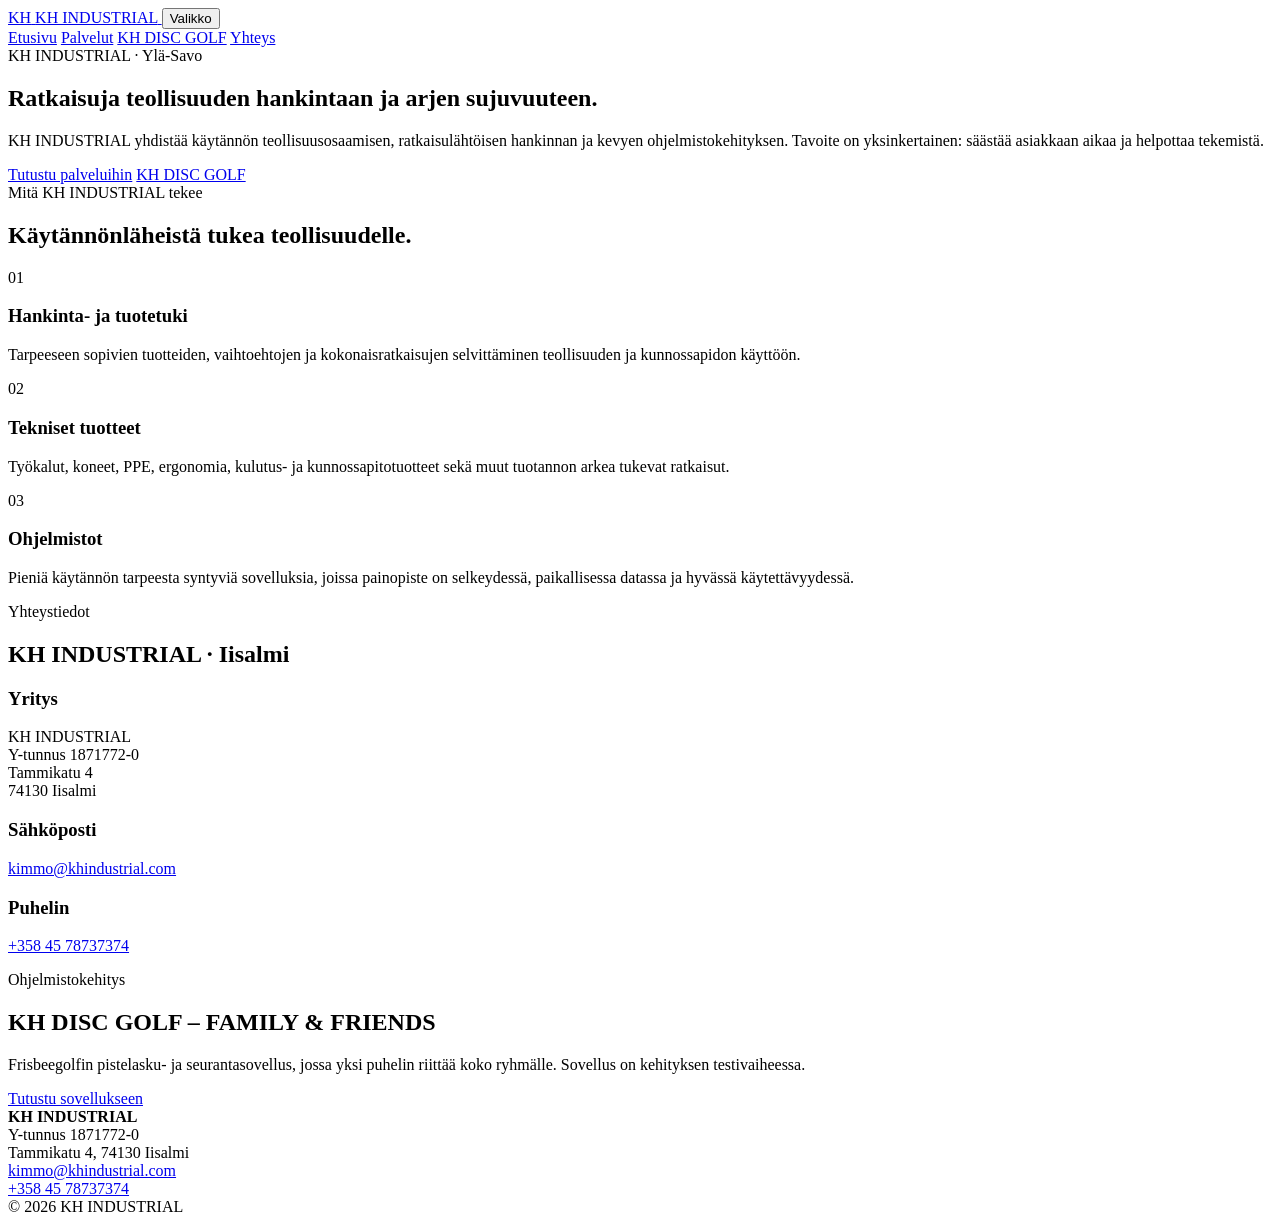
==== index.html @ 1ef3bc3d "Initial KH INDUSTRIAL website" ====
<!doctype html>
<html lang="fi">
<head>
  <meta charset="utf-8">
  <meta name="viewport" content="width=device-width,initial-scale=1">
  <title>KH INDUSTRIAL</title>
  <meta name="description" content="KH INDUSTRIAL – teollisuuden hankinta- ja tuotetuki sekä käytännönläheinen ohjelmistokehitys.">
  <meta name="theme-color" content="#07111f">
  <link rel="canonical" href="https://khindustrial.com/">
  <link rel="stylesheet" href="/assets/styles.css">
</head>
<body>

<header class="site-header">
  <div class="wrap nav">
    <a class="brand" href="/">
      <span class="brand-mark">KH</span>
      <span>KH INDUSTRIAL</span>
    </a>
    <button class="menu-button" aria-expanded="false" aria-label="Avaa valikko">Valikko</button>
    <nav class="nav-links" aria-label="Päävalikko">
      <a href="/">Etusivu</a>
      <a href="/palvelut/">Palvelut</a>
      <a href="/kh-disc-golf/">KH DISC GOLF</a>
      <a href="mailto:kimmo@khindustrial.com">Yhteys</a>
    </nav>
  </div>
</header>


<main>
  <section class="hero">
    <div class="wrap">
      <div class="eyebrow">KH INDUSTRIAL · Ylä-Savo</div>
      <h1>Ratkaisuja teollisuuden hankintaan ja arjen sujuvuuteen.</h1>
      <p class="lead">KH INDUSTRIAL yhdistää käytännön teollisuusosaamisen, ratkaisulähtöisen hankinnan ja kevyen ohjelmistokehityksen. Tavoite on yksinkertainen: säästää asiakkaan aikaa ja helpottaa tekemistä.</p>
      <div class="actions">
        <a class="btn btn-primary" href="/palvelut/">Tutustu palveluihin</a>
        <a class="btn btn-secondary" href="/kh-disc-golf/">KH DISC GOLF</a>
      </div>
    </div>
  </section>

  <section class="section">
    <div class="wrap">
      <div class="eyebrow">Mitä KH INDUSTRIAL tekee</div>
      <h2>Käytännönläheistä tukea teollisuudelle.</h2>
      <div class="grid">
        <article class="card">
          <div class="kicker">01</div>
          <h3>Hankinta- ja tuotetuki</h3>
          <p>Tarpeeseen sopivien tuotteiden, vaihtoehtojen ja kokonaisratkaisujen selvittäminen teollisuuden ja kunnossapidon käyttöön.</p>
        </article>
        <article class="card">
          <div class="kicker">02</div>
          <h3>Tekniset tuotteet</h3>
          <p>Työkalut, koneet, PPE, ergonomia, kulutus- ja kunnossapitotuotteet sekä muut tuotannon arkea tukevat ratkaisut.</p>
        </article>
        <article class="card">
          <div class="kicker">03</div>
          <h3>Ohjelmistot</h3>
          <p>Pieniä käytännön tarpeesta syntyviä sovelluksia, joissa painopiste on selkeydessä, paikallisessa datassa ja hyvässä käytettävyydessä.</p>
        </article>
      </div>
    </div>
  </section>

  <section class="section">
    <div class="wrap">
      <div class="eyebrow">Yhteystiedot</div>
      <h2>KH INDUSTRIAL · Iisalmi</h2>
      <div class="grid">
        <article class="card">
          <h3>Yritys</h3>
          <p>KH INDUSTRIAL<br>Y-tunnus 1871772-0<br>Tammikatu 4<br>74130 Iisalmi</p>
        </article>
        <article class="card">
          <h3>Sähköposti</h3>
          <p><a href="mailto:kimmo@khindustrial.com">kimmo@khindustrial.com</a></p>
        </article>
        <article class="card">
          <h3>Puhelin</h3>
          <p><a href="tel:+3584578737374">+358 45 78737374</a></p>
        </article>
      </div>
    </div>
  </section>

  <section class="section">
    <div class="wrap">
      <div class="eyebrow">Ohjelmistokehitys</div>
      <h2>KH DISC GOLF – FAMILY & FRIENDS</h2>
      <p class="lead">Frisbeegolfin pistelasku- ja seurantasovellus, jossa yksi puhelin riittää koko ryhmälle. Sovellus on kehityksen testivaiheessa.</p>
      <a class="btn btn-primary" href="/kh-disc-golf/">Tutustu sovellukseen</a>
    </div>
  </section>
</main>


<footer class="site-footer">
  <div class="wrap footer-grid">
    <div>
      <strong>KH INDUSTRIAL</strong><br>
      <span>Y-tunnus 1871772-0</span><br>
      <span>Tammikatu 4, 74130 Iisalmi</span>
    </div>
    <div>
      <a href="mailto:kimmo@khindustrial.com">kimmo@khindustrial.com</a><br>
      <a href="tel:+3584578737374">+358 45 78737374</a>
    </div>
    <div class="small">© <span data-year>2026</span> KH INDUSTRIAL</div>
  </div>
</footer>
<script src="/assets/app.js"></script>

</body>
</html>
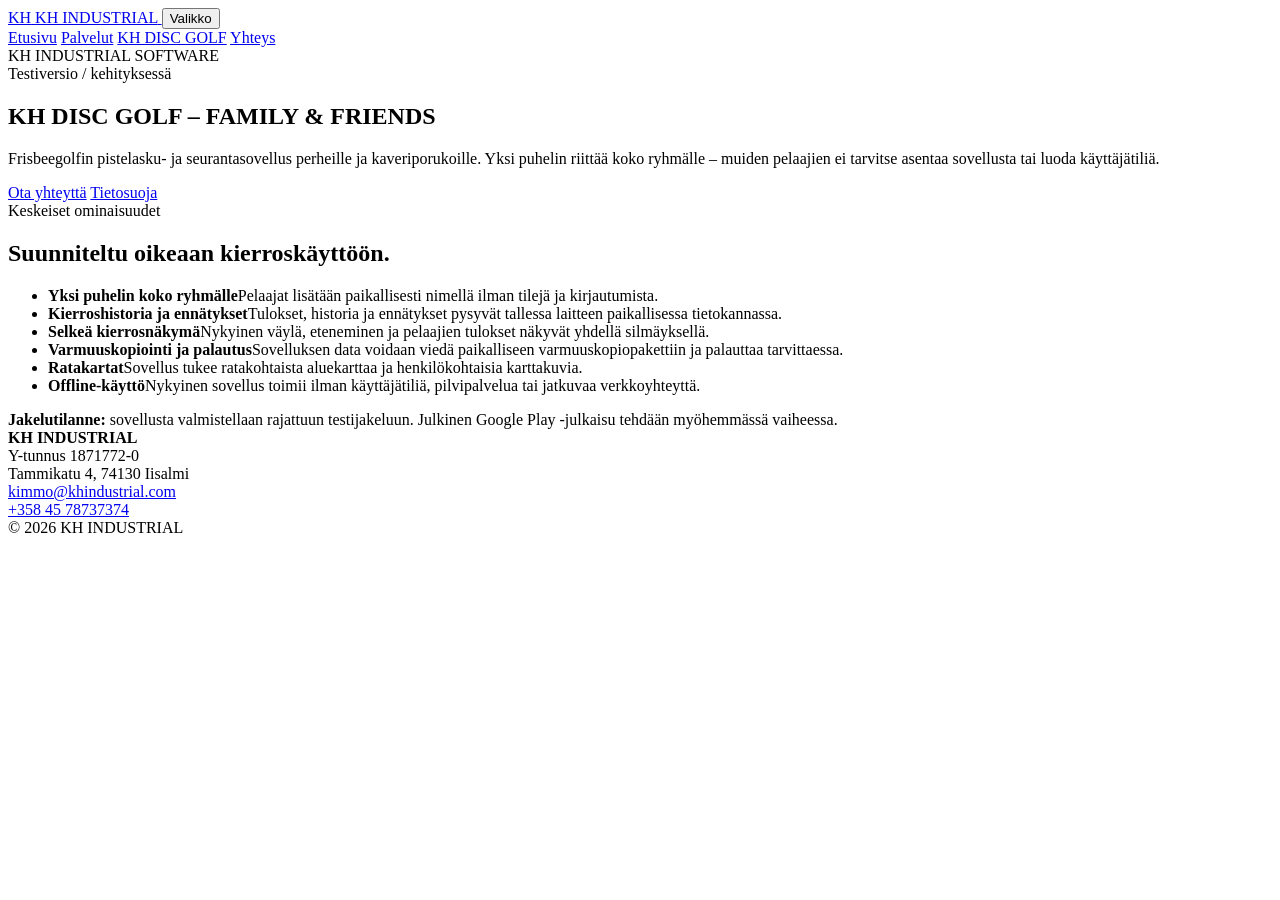
==== commit 209ded7f: "Add website pages and assets" ====
--- a/index.html
+++ b/index.html
@@ -3,10 +3,10 @@
 <head>
   <meta charset="utf-8">
   <meta name="viewport" content="width=device-width,initial-scale=1">
-  <title>KH INDUSTRIAL</title>
-  <meta name="description" content="KH INDUSTRIAL – teollisuuden hankinta- ja tuotetuki sekä käytännönläheinen ohjelmistokehitys.">
+  <title>KH DISC GOLF – FAMILY & FRIENDS | KH INDUSTRIAL</title>
+  <meta name="description" content="KH DISC GOLF – FAMILY & FRIENDS on paikallisesti toimiva frisbeegolfin pistelasku- ja seurantasovellus.">
   <meta name="theme-color" content="#07111f">
-  <link rel="canonical" href="https://khindustrial.com/">
+  <link rel="canonical" href="https://khindustrial.com/kh-disc-golf/">
   <link rel="stylesheet" href="/assets/styles.css">
 </head>
 <body>
@@ -31,67 +31,32 @@
 <main>
   <section class="hero">
     <div class="wrap">
-      <div class="eyebrow">KH INDUSTRIAL · Ylä-Savo</div>
-      <h1>Ratkaisuja teollisuuden hankintaan ja arjen sujuvuuteen.</h1>
-      <p class="lead">KH INDUSTRIAL yhdistää käytännön teollisuusosaamisen, ratkaisulähtöisen hankinnan ja kevyen ohjelmistokehityksen. Tavoite on yksinkertainen: säästää asiakkaan aikaa ja helpottaa tekemistä.</p>
+      <div class="eyebrow">KH INDUSTRIAL SOFTWARE</div>
+      <span class="status">Testiversio / kehityksessä</span>
+      <h1 style="margin-top:20px">KH DISC GOLF – FAMILY & FRIENDS</h1>
+      <p class="lead">Frisbeegolfin pistelasku- ja seurantasovellus perheille ja kaveriporukoille. Yksi puhelin riittää koko ryhmälle – muiden pelaajien ei tarvitse asentaa sovellusta tai luoda käyttäjätiliä.</p>
       <div class="actions">
-        <a class="btn btn-primary" href="/palvelut/">Tutustu palveluihin</a>
-        <a class="btn btn-secondary" href="/kh-disc-golf/">KH DISC GOLF</a>
+        <a class="btn btn-primary" href="mailto:kimmo@khindustrial.com?subject=KH%20DISC%20GOLF">Ota yhteyttä</a>
+        <a class="btn btn-secondary" href="/kh-disc-golf/privacy/">Tietosuoja</a>
       </div>
     </div>
   </section>
 
   <section class="section">
     <div class="wrap">
-      <div class="eyebrow">Mitä KH INDUSTRIAL tekee</div>
-      <h2>Käytännönläheistä tukea teollisuudelle.</h2>
-      <div class="grid">
-        <article class="card">
-          <div class="kicker">01</div>
-          <h3>Hankinta- ja tuotetuki</h3>
-          <p>Tarpeeseen sopivien tuotteiden, vaihtoehtojen ja kokonaisratkaisujen selvittäminen teollisuuden ja kunnossapidon käyttöön.</p>
-        </article>
-        <article class="card">
-          <div class="kicker">02</div>
-          <h3>Tekniset tuotteet</h3>
-          <p>Työkalut, koneet, PPE, ergonomia, kulutus- ja kunnossapitotuotteet sekä muut tuotannon arkea tukevat ratkaisut.</p>
-        </article>
-        <article class="card">
-          <div class="kicker">03</div>
-          <h3>Ohjelmistot</h3>
-          <p>Pieniä käytännön tarpeesta syntyviä sovelluksia, joissa painopiste on selkeydessä, paikallisessa datassa ja hyvässä käytettävyydessä.</p>
-        </article>
+      <div class="eyebrow">Keskeiset ominaisuudet</div>
+      <h2>Suunniteltu oikeaan kierroskäyttöön.</h2>
+      <ul class="feature-list">
+        <li><strong>Yksi puhelin koko ryhmälle</strong><span>Pelaajat lisätään paikallisesti nimellä ilman tilejä ja kirjautumista.</span></li>
+        <li><strong>Kierroshistoria ja ennätykset</strong><span>Tulokset, historia ja ennätykset pysyvät tallessa laitteen paikallisessa tietokannassa.</span></li>
+        <li><strong>Selkeä kierrosnäkymä</strong><span>Nykyinen väylä, eteneminen ja pelaajien tulokset näkyvät yhdellä silmäyksellä.</span></li>
+        <li><strong>Varmuuskopiointi ja palautus</strong><span>Sovelluksen data voidaan viedä paikalliseen varmuuskopiopakettiin ja palauttaa tarvittaessa.</span></li>
+        <li><strong>Ratakartat</strong><span>Sovellus tukee ratakohtaista aluekarttaa ja henkilökohtaisia karttakuvia.</span></li>
+        <li><strong>Offline-käyttö</strong><span>Nykyinen sovellus toimii ilman käyttäjätiliä, pilvipalvelua tai jatkuvaa verkkoyhteyttä.</span></li>
+      </ul>
+      <div class="band">
+        <strong>Jakelutilanne:</strong> sovellusta valmistellaan rajattuun testijakeluun. Julkinen Google Play -julkaisu tehdään myöhemmässä vaiheessa.
       </div>
-    </div>
-  </section>
-
-  <section class="section">
-    <div class="wrap">
-      <div class="eyebrow">Yhteystiedot</div>
-      <h2>KH INDUSTRIAL · Iisalmi</h2>
-      <div class="grid">
-        <article class="card">
-          <h3>Yritys</h3>
-          <p>KH INDUSTRIAL<br>Y-tunnus 1871772-0<br>Tammikatu 4<br>74130 Iisalmi</p>
-        </article>
-        <article class="card">
-          <h3>Sähköposti</h3>
-          <p><a href="mailto:kimmo@khindustrial.com">kimmo@khindustrial.com</a></p>
-        </article>
-        <article class="card">
-          <h3>Puhelin</h3>
-          <p><a href="tel:+3584578737374">+358 45 78737374</a></p>
-        </article>
-      </div>
-    </div>
-  </section>
-
-  <section class="section">
-    <div class="wrap">
-      <div class="eyebrow">Ohjelmistokehitys</div>
-      <h2>KH DISC GOLF – FAMILY & FRIENDS</h2>
-      <p class="lead">Frisbeegolfin pistelasku- ja seurantasovellus, jossa yksi puhelin riittää koko ryhmälle. Sovellus on kehityksen testivaiheessa.</p>
-      <a class="btn btn-primary" href="/kh-disc-golf/">Tutustu sovellukseen</a>
     </div>
   </section>
 </main>
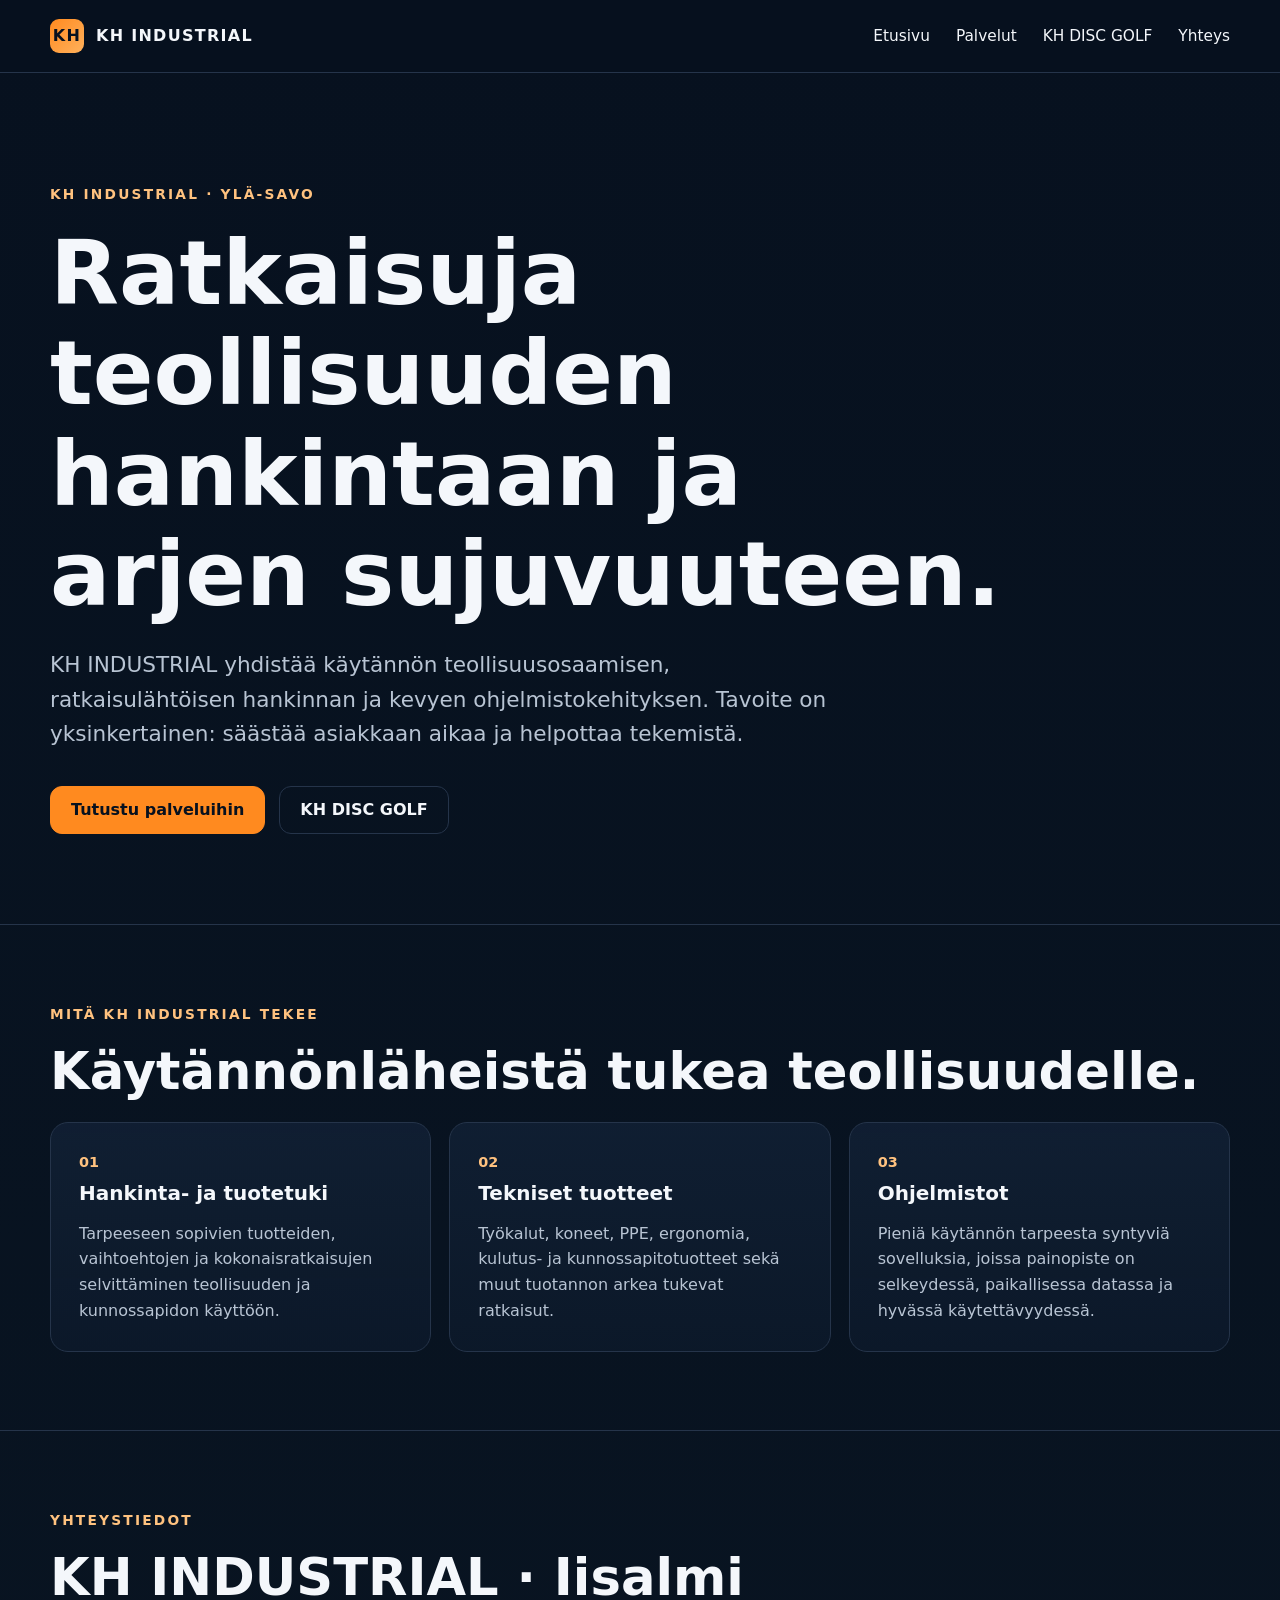
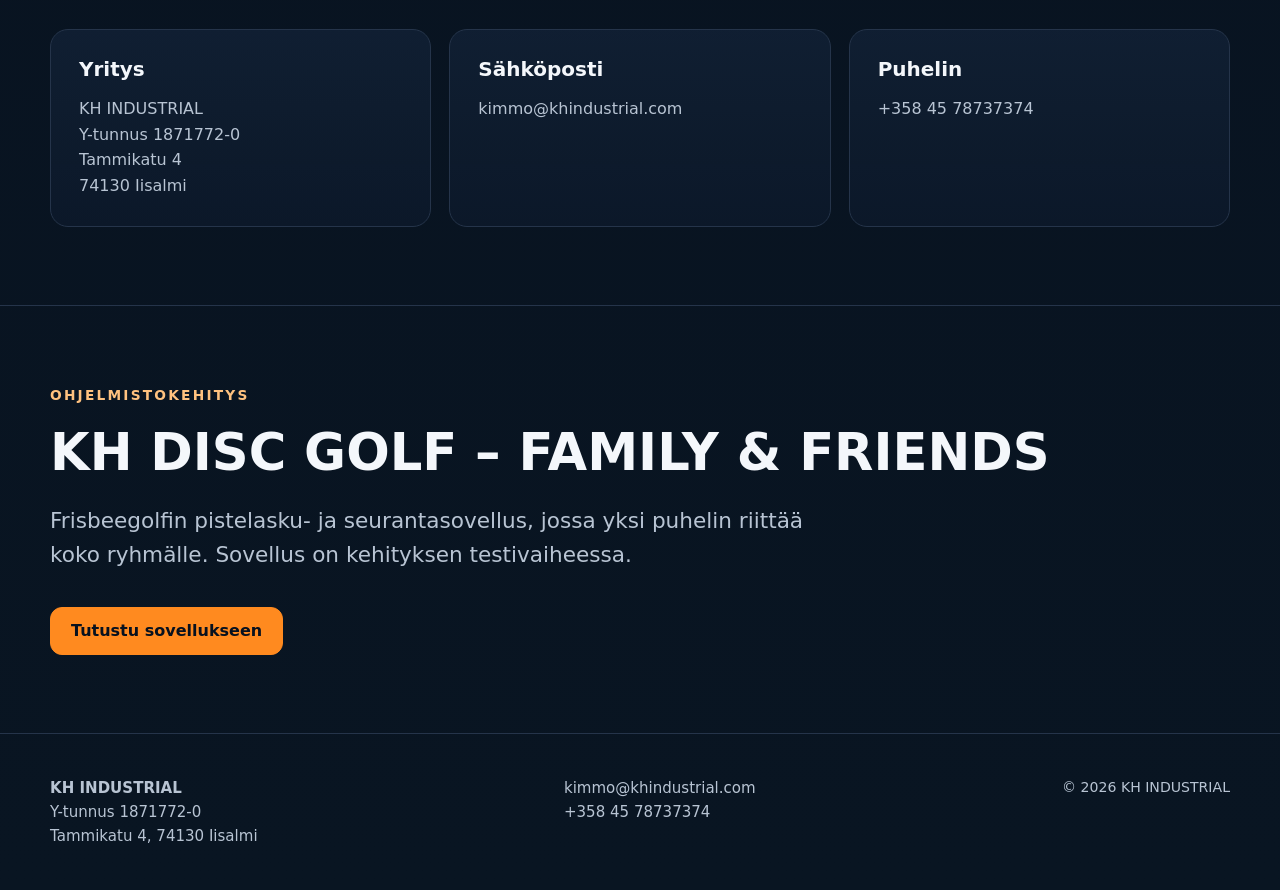
==== commit 8993ceed: "Fix website folder structure and deploy site" ====
--- a/index.html
+++ b/index.html
@@ -3,10 +3,10 @@
 <head>
   <meta charset="utf-8">
   <meta name="viewport" content="width=device-width,initial-scale=1">
-  <title>KH DISC GOLF – FAMILY & FRIENDS | KH INDUSTRIAL</title>
-  <meta name="description" content="KH DISC GOLF – FAMILY & FRIENDS on paikallisesti toimiva frisbeegolfin pistelasku- ja seurantasovellus.">
+  <title>KH INDUSTRIAL</title>
+  <meta name="description" content="KH INDUSTRIAL – teollisuuden hankinta- ja tuotetuki sekä käytännönläheinen ohjelmistokehitys.">
   <meta name="theme-color" content="#07111f">
-  <link rel="canonical" href="https://khindustrial.com/kh-disc-golf/">
+  <link rel="canonical" href="https://khindustrial.com/">
   <link rel="stylesheet" href="/assets/styles.css">
 </head>
 <body>
@@ -31,32 +31,67 @@
 <main>
   <section class="hero">
     <div class="wrap">
-      <div class="eyebrow">KH INDUSTRIAL SOFTWARE</div>
-      <span class="status">Testiversio / kehityksessä</span>
-      <h1 style="margin-top:20px">KH DISC GOLF – FAMILY & FRIENDS</h1>
-      <p class="lead">Frisbeegolfin pistelasku- ja seurantasovellus perheille ja kaveriporukoille. Yksi puhelin riittää koko ryhmälle – muiden pelaajien ei tarvitse asentaa sovellusta tai luoda käyttäjätiliä.</p>
+      <div class="eyebrow">KH INDUSTRIAL · Ylä-Savo</div>
+      <h1>Ratkaisuja teollisuuden hankintaan ja arjen sujuvuuteen.</h1>
+      <p class="lead">KH INDUSTRIAL yhdistää käytännön teollisuusosaamisen, ratkaisulähtöisen hankinnan ja kevyen ohjelmistokehityksen. Tavoite on yksinkertainen: säästää asiakkaan aikaa ja helpottaa tekemistä.</p>
       <div class="actions">
-        <a class="btn btn-primary" href="mailto:kimmo@khindustrial.com?subject=KH%20DISC%20GOLF">Ota yhteyttä</a>
-        <a class="btn btn-secondary" href="/kh-disc-golf/privacy/">Tietosuoja</a>
+        <a class="btn btn-primary" href="/palvelut/">Tutustu palveluihin</a>
+        <a class="btn btn-secondary" href="/kh-disc-golf/">KH DISC GOLF</a>
       </div>
     </div>
   </section>
 
   <section class="section">
     <div class="wrap">
-      <div class="eyebrow">Keskeiset ominaisuudet</div>
-      <h2>Suunniteltu oikeaan kierroskäyttöön.</h2>
-      <ul class="feature-list">
-        <li><strong>Yksi puhelin koko ryhmälle</strong><span>Pelaajat lisätään paikallisesti nimellä ilman tilejä ja kirjautumista.</span></li>
-        <li><strong>Kierroshistoria ja ennätykset</strong><span>Tulokset, historia ja ennätykset pysyvät tallessa laitteen paikallisessa tietokannassa.</span></li>
-        <li><strong>Selkeä kierrosnäkymä</strong><span>Nykyinen väylä, eteneminen ja pelaajien tulokset näkyvät yhdellä silmäyksellä.</span></li>
-        <li><strong>Varmuuskopiointi ja palautus</strong><span>Sovelluksen data voidaan viedä paikalliseen varmuuskopiopakettiin ja palauttaa tarvittaessa.</span></li>
-        <li><strong>Ratakartat</strong><span>Sovellus tukee ratakohtaista aluekarttaa ja henkilökohtaisia karttakuvia.</span></li>
-        <li><strong>Offline-käyttö</strong><span>Nykyinen sovellus toimii ilman käyttäjätiliä, pilvipalvelua tai jatkuvaa verkkoyhteyttä.</span></li>
-      </ul>
-      <div class="band">
-        <strong>Jakelutilanne:</strong> sovellusta valmistellaan rajattuun testijakeluun. Julkinen Google Play -julkaisu tehdään myöhemmässä vaiheessa.
+      <div class="eyebrow">Mitä KH INDUSTRIAL tekee</div>
+      <h2>Käytännönläheistä tukea teollisuudelle.</h2>
+      <div class="grid">
+        <article class="card">
+          <div class="kicker">01</div>
+          <h3>Hankinta- ja tuotetuki</h3>
+          <p>Tarpeeseen sopivien tuotteiden, vaihtoehtojen ja kokonaisratkaisujen selvittäminen teollisuuden ja kunnossapidon käyttöön.</p>
+        </article>
+        <article class="card">
+          <div class="kicker">02</div>
+          <h3>Tekniset tuotteet</h3>
+          <p>Työkalut, koneet, PPE, ergonomia, kulutus- ja kunnossapitotuotteet sekä muut tuotannon arkea tukevat ratkaisut.</p>
+        </article>
+        <article class="card">
+          <div class="kicker">03</div>
+          <h3>Ohjelmistot</h3>
+          <p>Pieniä käytännön tarpeesta syntyviä sovelluksia, joissa painopiste on selkeydessä, paikallisessa datassa ja hyvässä käytettävyydessä.</p>
+        </article>
       </div>
+    </div>
+  </section>
+
+  <section class="section">
+    <div class="wrap">
+      <div class="eyebrow">Yhteystiedot</div>
+      <h2>KH INDUSTRIAL · Iisalmi</h2>
+      <div class="grid">
+        <article class="card">
+          <h3>Yritys</h3>
+          <p>KH INDUSTRIAL<br>Y-tunnus 1871772-0<br>Tammikatu 4<br>74130 Iisalmi</p>
+        </article>
+        <article class="card">
+          <h3>Sähköposti</h3>
+          <p><a href="mailto:kimmo@khindustrial.com">kimmo@khindustrial.com</a></p>
+        </article>
+        <article class="card">
+          <h3>Puhelin</h3>
+          <p><a href="tel:+3584578737374">+358 45 78737374</a></p>
+        </article>
+      </div>
+    </div>
+  </section>
+
+  <section class="section">
+    <div class="wrap">
+      <div class="eyebrow">Ohjelmistokehitys</div>
+      <h2>KH DISC GOLF – FAMILY & FRIENDS</h2>
+      <p class="lead">Frisbeegolfin pistelasku- ja seurantasovellus, jossa yksi puhelin riittää koko ryhmälle. Sovellus on kehityksen testivaiheessa.</p>
+      <a class="btn btn-primary" href="/kh-disc-golf/">Tutustu sovellukseen</a>
     </div>
   </section>
 </main>
--- a/assets/styles.css
+++ b/assets/styles.css
@@ -0,0 +1,121 @@
+
+:root{
+  --bg:#07111f;
+  --bg-soft:#0d1a2b;
+  --panel:#101f33;
+  --text:#f4f7fb;
+  --muted:#b8c4d3;
+  --accent:#ff8a1f;
+  --accent-soft:#ffc27f;
+  --line:#25344a;
+  --max:1180px;
+}
+*{box-sizing:border-box}
+html{scroll-behavior:smooth}
+body{
+  margin:0;
+  font-family:Inter,ui-sans-serif,system-ui,-apple-system,BlinkMacSystemFont,"Segoe UI",sans-serif;
+  background:linear-gradient(180deg,var(--bg) 0%,#091522 100%);
+  color:var(--text);
+  line-height:1.6;
+}
+a{color:inherit;text-decoration:none}
+a:hover{color:var(--accent-soft)}
+.wrap{width:min(var(--max),calc(100% - 40px));margin:0 auto}
+.site-header{
+  position:sticky;top:0;z-index:20;
+  background:rgba(7,17,31,.93);
+  backdrop-filter:blur(14px);
+  border-bottom:1px solid var(--line)
+}
+.nav{
+  min-height:72px;display:flex;align-items:center;justify-content:space-between;gap:24px
+}
+.brand{
+  display:flex;align-items:center;gap:12px;font-weight:800;letter-spacing:.08em
+}
+.brand-mark{
+  width:34px;height:34px;border-radius:9px;
+  display:grid;place-items:center;
+  background:linear-gradient(135deg,var(--accent),#ffb15c);
+  color:#07111f;font-weight:900
+}
+.nav-links{display:flex;gap:26px;align-items:center;font-size:.96rem}
+.nav-links a[aria-current="page"]{color:var(--accent-soft)}
+.menu-button{
+  display:none;background:none;border:1px solid var(--line);color:var(--text);
+  border-radius:10px;padding:8px 11px;font-size:1rem
+}
+.hero{padding:110px 0 90px}
+.eyebrow{
+  color:var(--accent-soft);font-size:.86rem;text-transform:uppercase;
+  letter-spacing:.16em;font-weight:700;margin-bottom:18px
+}
+h1,h2,h3{line-height:1.12;margin-top:0}
+h1{font-size:clamp(2.7rem,7vw,5.6rem);max-width:980px;margin-bottom:24px}
+h2{font-size:clamp(2rem,4vw,3.2rem);margin-bottom:22px}
+h3{font-size:1.25rem;margin-bottom:10px}
+.lead{
+  max-width:780px;color:var(--muted);font-size:clamp(1.1rem,2vw,1.35rem);
+  margin-bottom:34px
+}
+.actions{display:flex;gap:14px;flex-wrap:wrap}
+.btn{
+  display:inline-flex;align-items:center;justify-content:center;
+  min-height:48px;padding:0 20px;border-radius:12px;font-weight:700;
+  border:1px solid var(--line)
+}
+.btn-primary{background:var(--accent);color:#07111f;border-color:var(--accent)}
+.btn-secondary{background:transparent}
+.section{padding:78px 0;border-top:1px solid var(--line)}
+.grid{display:grid;grid-template-columns:repeat(3,1fr);gap:18px}
+.card{
+  padding:28px;border:1px solid var(--line);border-radius:18px;
+  background:linear-gradient(180deg,rgba(16,31,51,.92),rgba(12,25,42,.88))
+}
+.card p{margin-bottom:0;color:var(--muted)}
+.kicker{font-size:.9rem;color:var(--accent-soft);font-weight:700;margin-bottom:8px}
+.feature-list{
+  display:grid;grid-template-columns:repeat(2,1fr);gap:14px;margin:26px 0 0;padding:0;list-style:none
+}
+.feature-list li{
+  padding:16px 18px;border:1px solid var(--line);border-radius:14px;background:rgba(255,255,255,.02)
+}
+.feature-list strong{display:block;margin-bottom:4px}
+.feature-list span{color:var(--muted);font-size:.95rem}
+.band{
+  margin-top:26px;padding:24px;border-radius:16px;border:1px solid #4d3a22;
+  background:rgba(255,138,31,.08)
+}
+.status{
+  display:inline-block;padding:7px 10px;border-radius:999px;
+  background:rgba(255,138,31,.12);border:1px solid #694420;
+  color:var(--accent-soft);font-weight:700;font-size:.85rem
+}
+.content{max-width:860px}
+.content h2{font-size:2rem;margin-top:48px}
+.content h3{margin-top:30px}
+.content p,.content li{color:var(--muted)}
+.content a{color:var(--accent-soft);text-decoration:underline;text-underline-offset:3px}
+.site-footer{
+  padding:42px 0;border-top:1px solid var(--line);color:var(--muted);font-size:.94rem
+}
+.footer-grid{display:flex;justify-content:space-between;gap:30px;flex-wrap:wrap}
+.small{font-size:.88rem;color:var(--muted)}
+.note{
+  padding:18px;border-left:3px solid var(--accent);background:rgba(255,255,255,.025);
+  border-radius:0 12px 12px 0
+}
+code{background:#101f33;padding:.15em .35em;border-radius:5px}
+@media(max-width:800px){
+  .menu-button{display:block}
+  .nav-links{
+    display:none;position:absolute;left:20px;right:20px;top:72px;flex-direction:column;
+    align-items:flex-start;padding:20px;background:#0b1727;border:1px solid var(--line);
+    border-radius:14px
+  }
+  .nav-links.open{display:flex}
+  .grid,.feature-list{grid-template-columns:1fr}
+  .hero{padding:82px 0 64px}
+  h1{font-size:clamp(2.5rem,13vw,4rem)}
+}
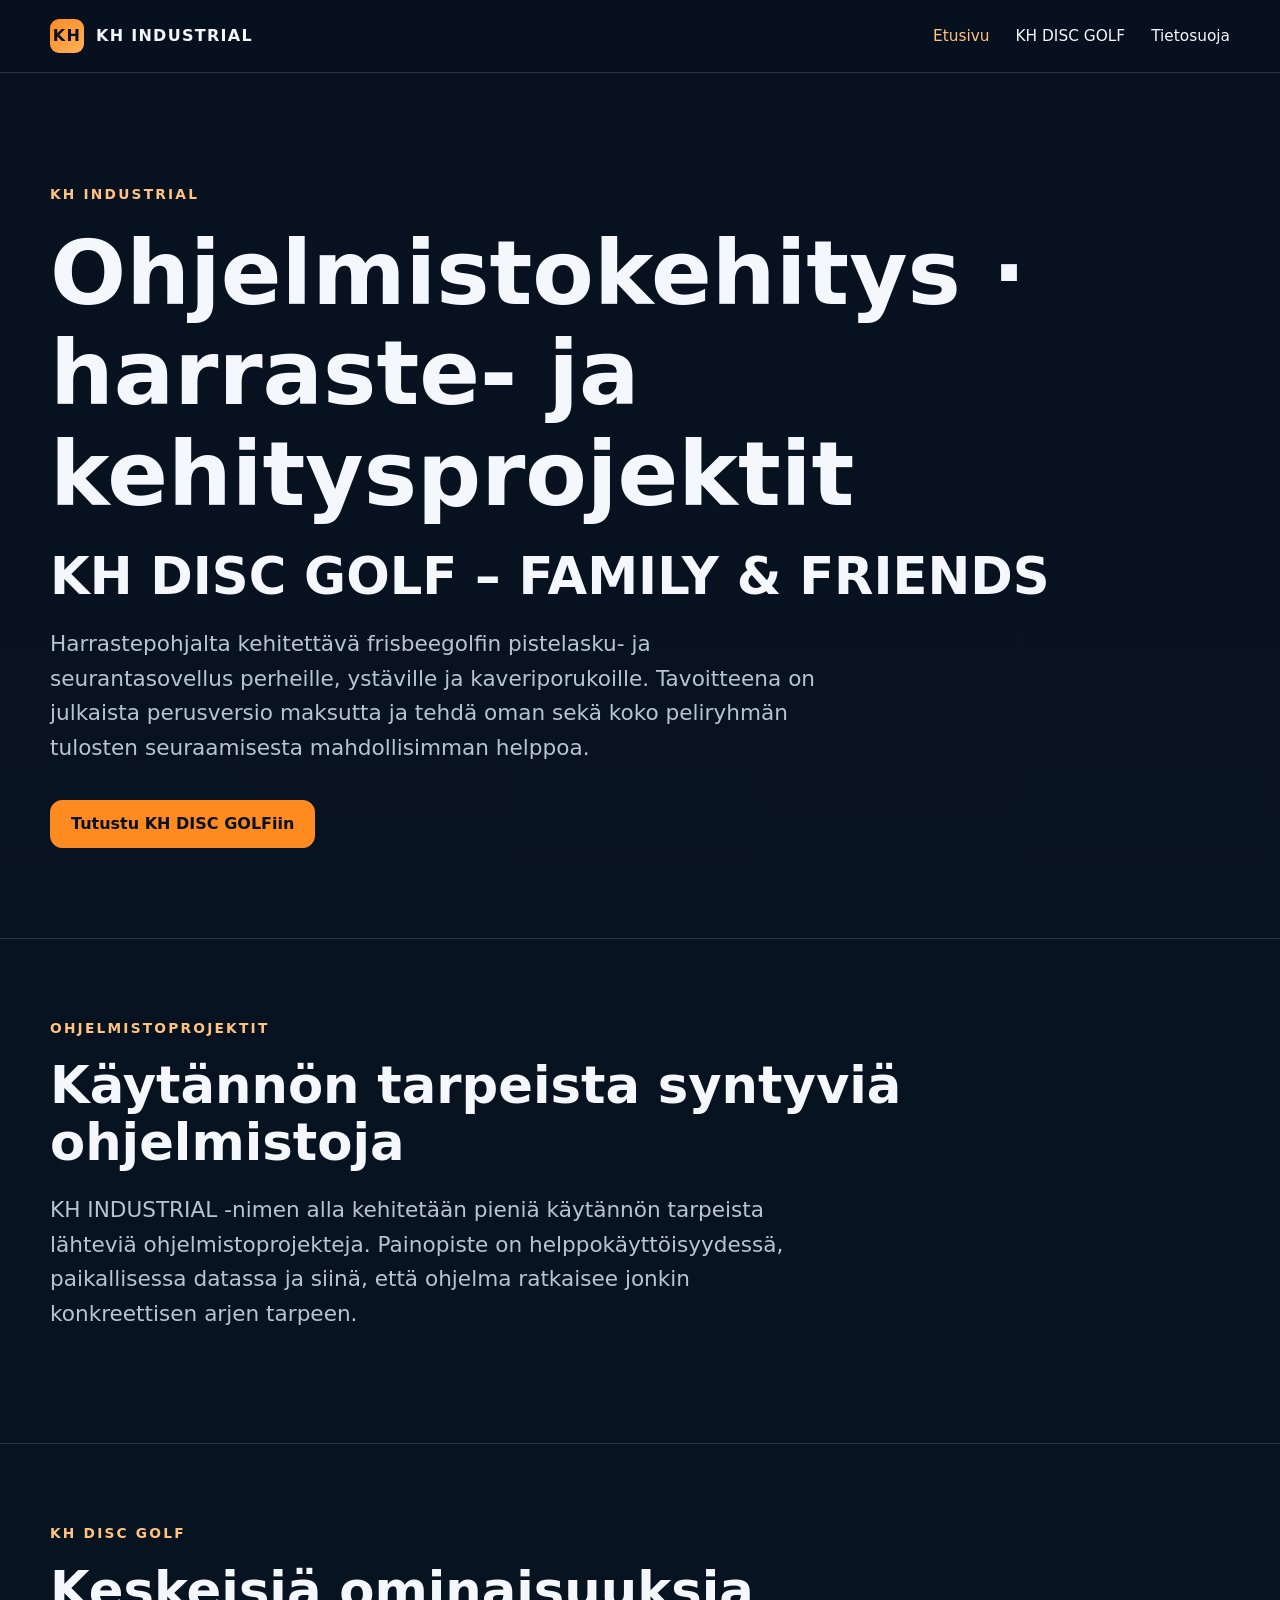
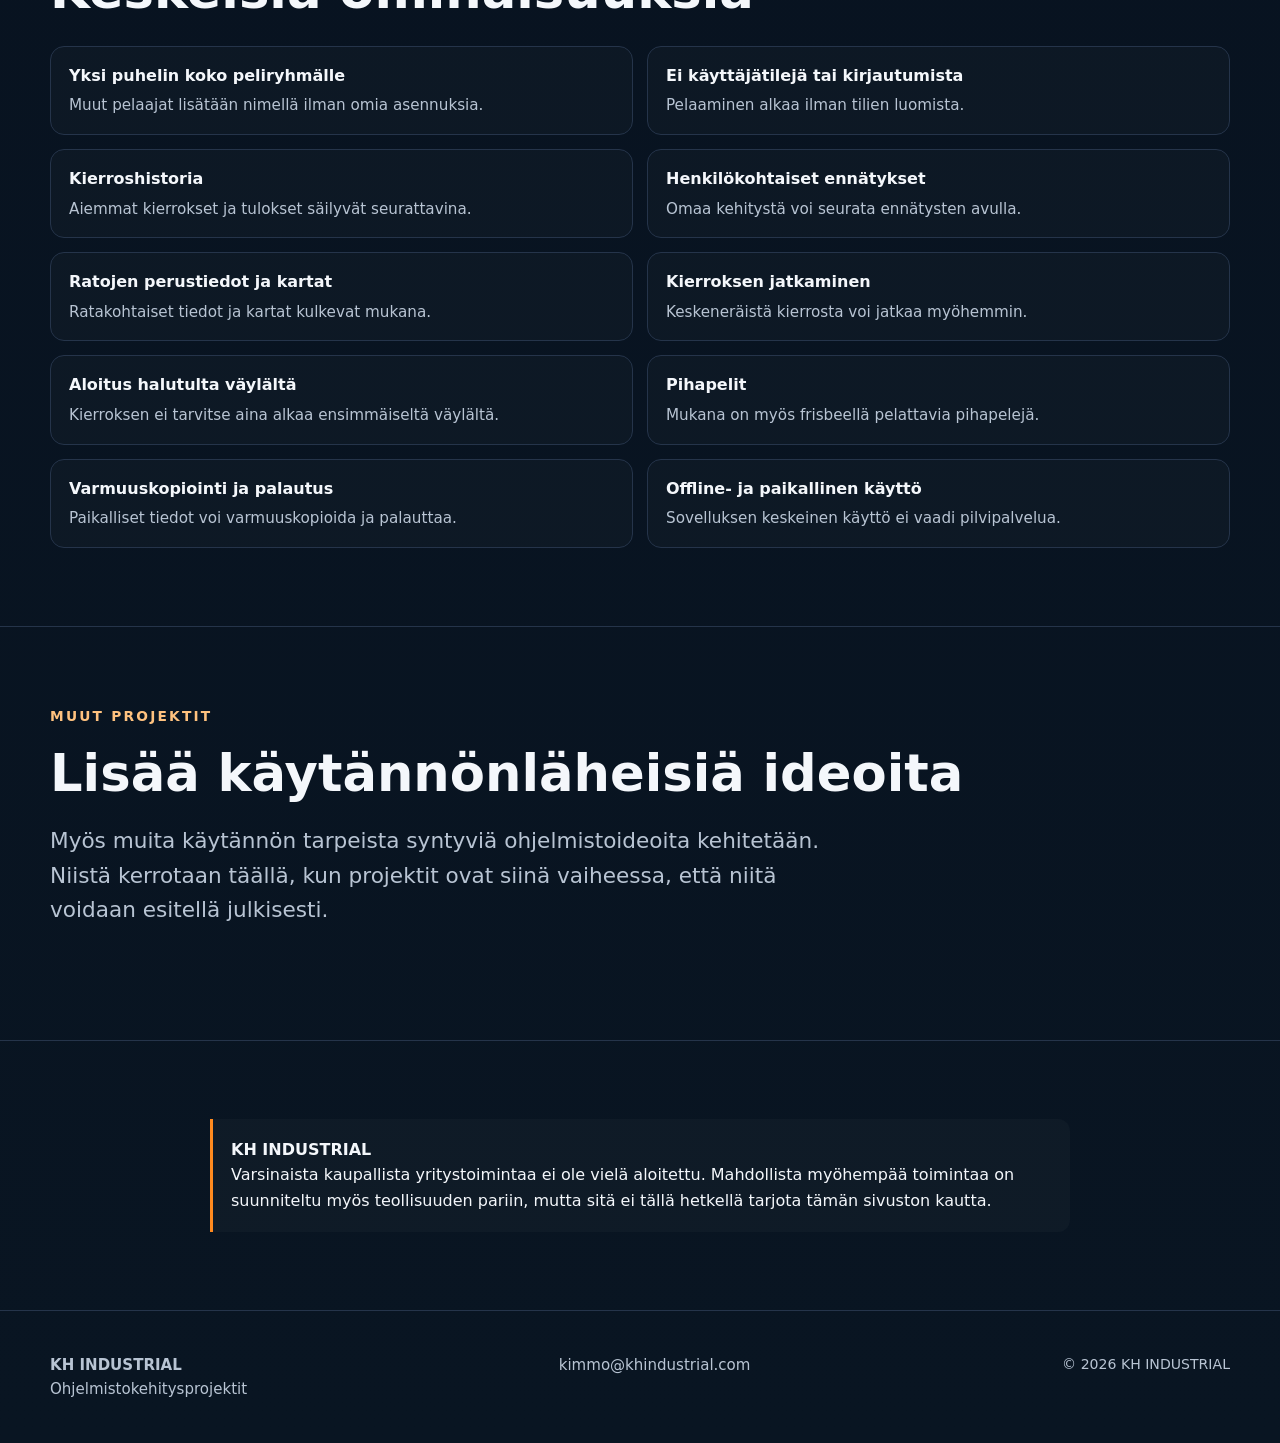
==== commit df1aaa32: "Refocus website on software projects" ====
--- a/index.html
+++ b/index.html
@@ -3,115 +3,77 @@
 <head>
   <meta charset="utf-8">
   <meta name="viewport" content="width=device-width,initial-scale=1">
-  <title>KH INDUSTRIAL</title>
-  <meta name="description" content="KH INDUSTRIAL – teollisuuden hankinta- ja tuotetuki sekä käytännönläheinen ohjelmistokehitys.">
+  <title>KH INDUSTRIAL | Ohjelmistokehitysprojektit</title>
+  <meta name="description" content="KH INDUSTRIAL kehittää pieniä, käytännön tarpeista lähteviä ohjelmistoprojekteja.">
   <meta name="theme-color" content="#07111f">
   <link rel="canonical" href="https://khindustrial.com/">
   <link rel="stylesheet" href="/assets/styles.css">
 </head>
 <body>
-
 <header class="site-header">
   <div class="wrap nav">
-    <a class="brand" href="/">
-      <span class="brand-mark">KH</span>
-      <span>KH INDUSTRIAL</span>
-    </a>
+    <a class="brand" href="/"><span class="brand-mark">KH</span><span>KH INDUSTRIAL</span></a>
     <button class="menu-button" aria-expanded="false" aria-label="Avaa valikko">Valikko</button>
     <nav class="nav-links" aria-label="Päävalikko">
-      <a href="/">Etusivu</a>
-      <a href="/palvelut/">Palvelut</a>
+      <a href="/" aria-current="page">Etusivu</a>
       <a href="/kh-disc-golf/">KH DISC GOLF</a>
-      <a href="mailto:kimmo@khindustrial.com">Yhteys</a>
+      <a href="/kh-disc-golf/privacy/">Tietosuoja</a>
     </nav>
   </div>
 </header>
-
-
 <main>
   <section class="hero">
     <div class="wrap">
-      <div class="eyebrow">KH INDUSTRIAL · Ylä-Savo</div>
-      <h1>Ratkaisuja teollisuuden hankintaan ja arjen sujuvuuteen.</h1>
-      <p class="lead">KH INDUSTRIAL yhdistää käytännön teollisuusosaamisen, ratkaisulähtöisen hankinnan ja kevyen ohjelmistokehityksen. Tavoite on yksinkertainen: säästää asiakkaan aikaa ja helpottaa tekemistä.</p>
-      <div class="actions">
-        <a class="btn btn-primary" href="/palvelut/">Tutustu palveluihin</a>
-        <a class="btn btn-secondary" href="/kh-disc-golf/">KH DISC GOLF</a>
-      </div>
+      <div class="eyebrow">KH INDUSTRIAL</div>
+      <h1>Ohjelmistokehitys · harraste- ja kehitysprojektit</h1>
+      <h2>KH DISC GOLF – FAMILY &amp; FRIENDS</h2>
+      <p class="lead">Harrastepohjalta kehitettävä frisbeegolfin pistelasku- ja seurantasovellus perheille, ystäville ja kaveriporukoille. Tavoitteena on julkaista perusversio maksutta ja tehdä oman sekä koko peliryhmän tulosten seuraamisesta mahdollisimman helppoa.</p>
+      <div class="actions"><a class="btn btn-primary" href="/kh-disc-golf/">Tutustu KH DISC GOLFiin</a></div>
     </div>
   </section>
-
   <section class="section">
     <div class="wrap">
-      <div class="eyebrow">Mitä KH INDUSTRIAL tekee</div>
-      <h2>Käytännönläheistä tukea teollisuudelle.</h2>
-      <div class="grid">
-        <article class="card">
-          <div class="kicker">01</div>
-          <h3>Hankinta- ja tuotetuki</h3>
-          <p>Tarpeeseen sopivien tuotteiden, vaihtoehtojen ja kokonaisratkaisujen selvittäminen teollisuuden ja kunnossapidon käyttöön.</p>
-        </article>
-        <article class="card">
-          <div class="kicker">02</div>
-          <h3>Tekniset tuotteet</h3>
-          <p>Työkalut, koneet, PPE, ergonomia, kulutus- ja kunnossapitotuotteet sekä muut tuotannon arkea tukevat ratkaisut.</p>
-        </article>
-        <article class="card">
-          <div class="kicker">03</div>
-          <h3>Ohjelmistot</h3>
-          <p>Pieniä käytännön tarpeesta syntyviä sovelluksia, joissa painopiste on selkeydessä, paikallisessa datassa ja hyvässä käytettävyydessä.</p>
-        </article>
-      </div>
+      <div class="eyebrow">Ohjelmistoprojektit</div>
+      <h2>Käytännön tarpeista syntyviä ohjelmistoja</h2>
+      <p class="lead">KH INDUSTRIAL -nimen alla kehitetään pieniä käytännön tarpeista lähteviä ohjelmistoprojekteja. Painopiste on helppokäyttöisyydessä, paikallisessa datassa ja siinä, että ohjelma ratkaisee jonkin konkreettisen arjen tarpeen.</p>
     </div>
   </section>
-
   <section class="section">
     <div class="wrap">
-      <div class="eyebrow">Yhteystiedot</div>
-      <h2>KH INDUSTRIAL · Iisalmi</h2>
-      <div class="grid">
-        <article class="card">
-          <h3>Yritys</h3>
-          <p>KH INDUSTRIAL<br>Y-tunnus 1871772-0<br>Tammikatu 4<br>74130 Iisalmi</p>
-        </article>
-        <article class="card">
-          <h3>Sähköposti</h3>
-          <p><a href="mailto:kimmo@khindustrial.com">kimmo@khindustrial.com</a></p>
-        </article>
-        <article class="card">
-          <h3>Puhelin</h3>
-          <p><a href="tel:+3584578737374">+358 45 78737374</a></p>
-        </article>
-      </div>
+      <div class="eyebrow">KH DISC GOLF</div>
+      <h2>Keskeisiä ominaisuuksia</h2>
+      <ul class="feature-list">
+        <li><strong>Yksi puhelin koko peliryhmälle</strong><span>Muut pelaajat lisätään nimellä ilman omia asennuksia.</span></li>
+        <li><strong>Ei käyttäjätilejä tai kirjautumista</strong><span>Pelaaminen alkaa ilman tilien luomista.</span></li>
+        <li><strong>Kierroshistoria</strong><span>Aiemmat kierrokset ja tulokset säilyvät seurattavina.</span></li>
+        <li><strong>Henkilökohtaiset ennätykset</strong><span>Omaa kehitystä voi seurata ennätysten avulla.</span></li>
+        <li><strong>Ratojen perustiedot ja kartat</strong><span>Ratakohtaiset tiedot ja kartat kulkevat mukana.</span></li>
+        <li><strong>Kierroksen jatkaminen</strong><span>Keskeneräistä kierrosta voi jatkaa myöhemmin.</span></li>
+        <li><strong>Aloitus halutulta väylältä</strong><span>Kierroksen ei tarvitse aina alkaa ensimmäiseltä väylältä.</span></li>
+        <li><strong>Pihapelit</strong><span>Mukana on myös frisbeellä pelattavia pihapelejä.</span></li>
+        <li><strong>Varmuuskopiointi ja palautus</strong><span>Paikalliset tiedot voi varmuuskopioida ja palauttaa.</span></li>
+        <li><strong>Offline- ja paikallinen käyttö</strong><span>Sovelluksen keskeinen käyttö ei vaadi pilvipalvelua.</span></li>
+      </ul>
     </div>
   </section>
-
   <section class="section">
     <div class="wrap">
-      <div class="eyebrow">Ohjelmistokehitys</div>
-      <h2>KH DISC GOLF – FAMILY & FRIENDS</h2>
-      <p class="lead">Frisbeegolfin pistelasku- ja seurantasovellus, jossa yksi puhelin riittää koko ryhmälle. Sovellus on kehityksen testivaiheessa.</p>
-      <a class="btn btn-primary" href="/kh-disc-golf/">Tutustu sovellukseen</a>
+      <div class="eyebrow">Muut projektit</div>
+      <h2>Lisää käytännönläheisiä ideoita</h2>
+      <p class="lead">Myös muita käytännön tarpeista syntyviä ohjelmistoideoita kehitetään. Niistä kerrotaan täällä, kun projektit ovat siinä vaiheessa, että niitä voidaan esitellä julkisesti.</p>
     </div>
   </section>
+  <section class="section">
+    <div class="wrap content"><div class="note"><strong>KH INDUSTRIAL</strong><br>Varsinaista kaupallista yritystoimintaa ei ole vielä aloitettu. Mahdollista myöhempää toimintaa on suunniteltu myös teollisuuden pariin, mutta sitä ei tällä hetkellä tarjota tämän sivuston kautta.</div></div>
+  </section>
 </main>
-
-
 <footer class="site-footer">
   <div class="wrap footer-grid">
-    <div>
-      <strong>KH INDUSTRIAL</strong><br>
-      <span>Y-tunnus 1871772-0</span><br>
-      <span>Tammikatu 4, 74130 Iisalmi</span>
-    </div>
-    <div>
-      <a href="mailto:kimmo@khindustrial.com">kimmo@khindustrial.com</a><br>
-      <a href="tel:+3584578737374">+358 45 78737374</a>
-    </div>
+    <div><strong>KH INDUSTRIAL</strong><br><span>Ohjelmistokehitysprojektit</span></div>
+    <div><a href="mailto:kimmo@khindustrial.com">kimmo@khindustrial.com</a></div>
     <div class="small">© <span data-year>2026</span> KH INDUSTRIAL</div>
   </div>
 </footer>
 <script src="/assets/app.js"></script>
-
 </body>
 </html>
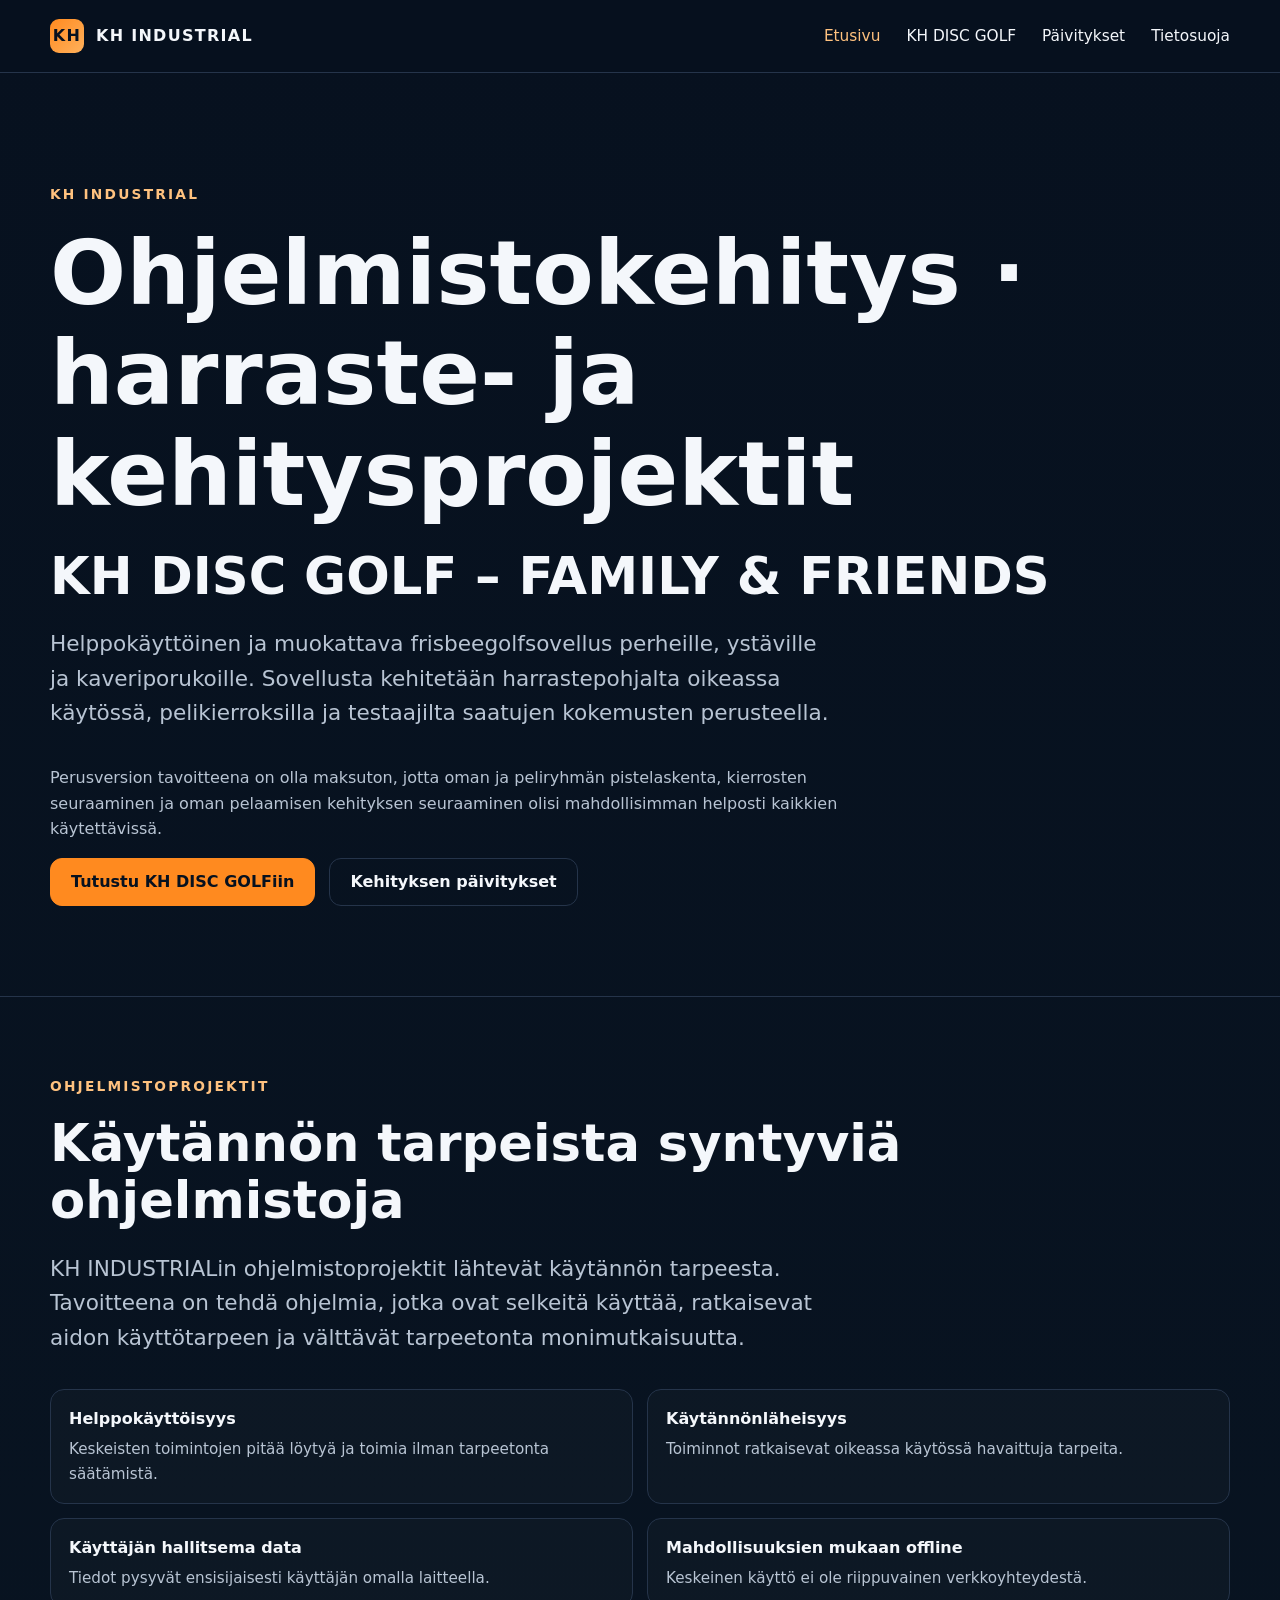
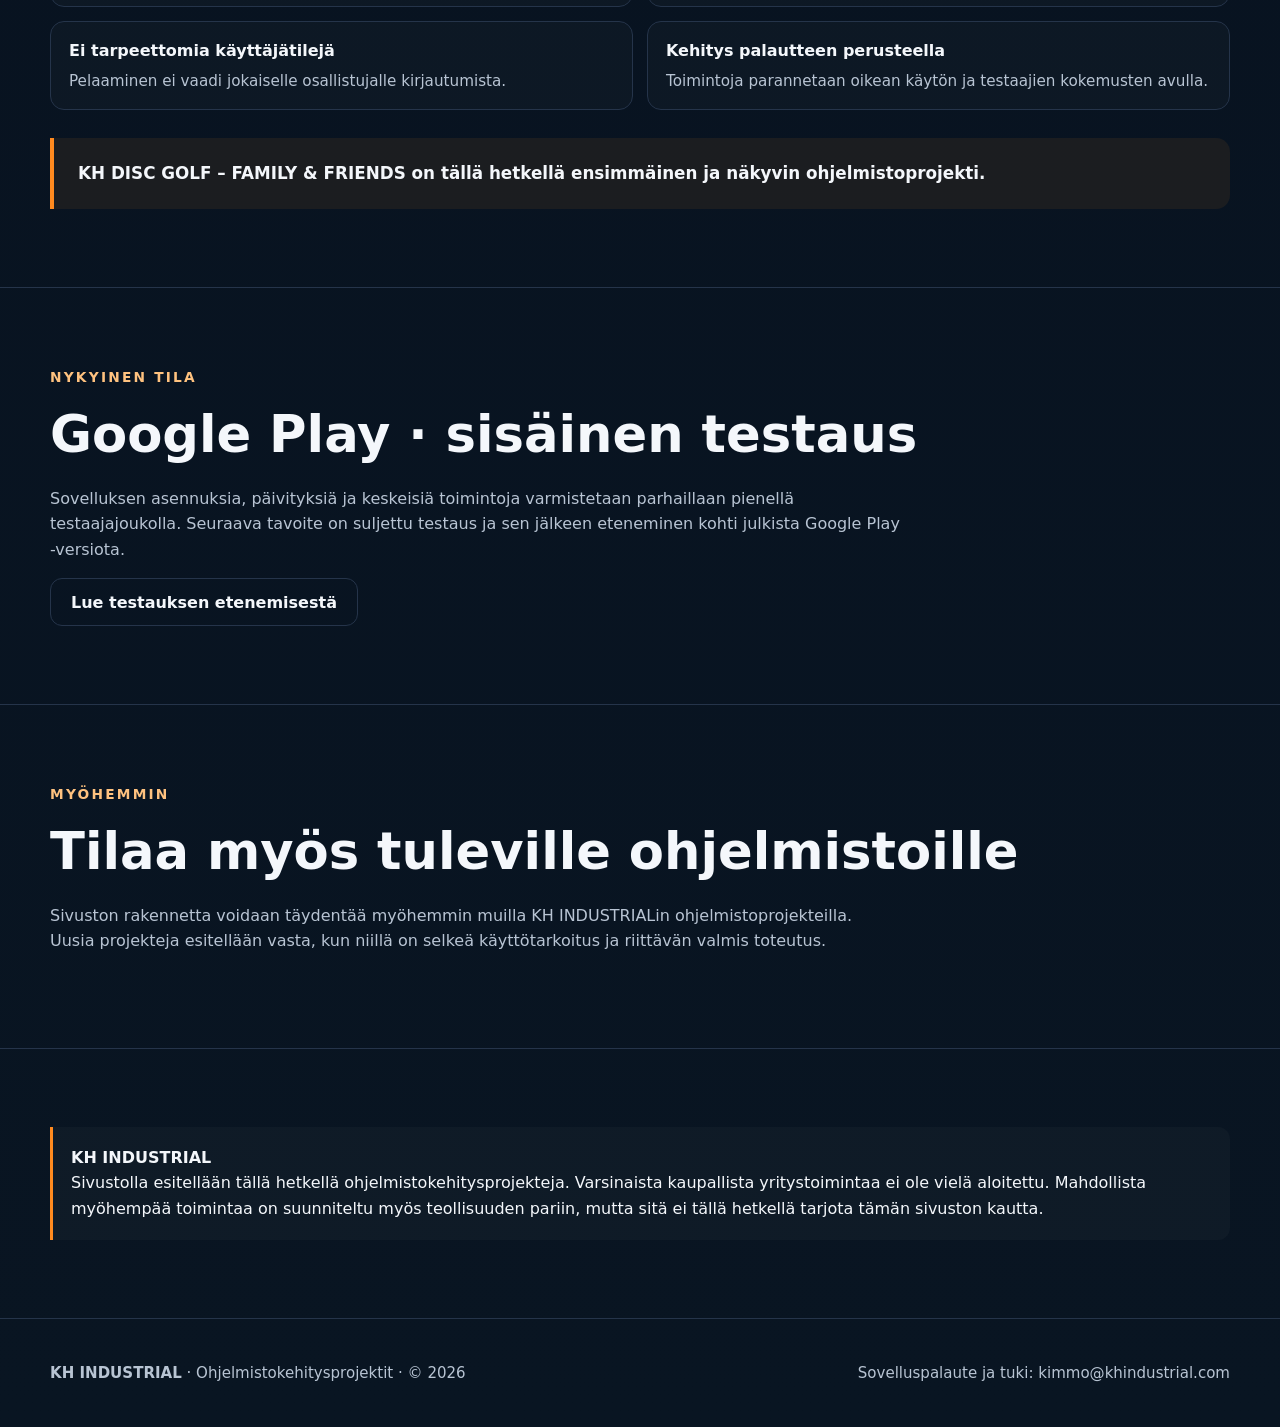
==== commit b64d8961: "refactor: focus website on software projects and app testing" ====
--- a/index.html
+++ b/index.html
@@ -4,7 +4,7 @@
   <meta charset="utf-8">
   <meta name="viewport" content="width=device-width,initial-scale=1">
   <title>KH INDUSTRIAL | Ohjelmistokehitysprojektit</title>
-  <meta name="description" content="KH INDUSTRIAL kehittää pieniä, käytännön tarpeista lähteviä ohjelmistoprojekteja.">
+  <meta name="description" content="KH INDUSTRIALin alla kehitetään harrastepohjaisia, käytännön tarpeista syntyviä ohjelmistoprojekteja. Tärkein projekti on KH DISC GOLF – FAMILY & FRIENDS.">
   <meta name="theme-color" content="#07111f">
   <link rel="canonical" href="https://khindustrial.com/">
   <link rel="stylesheet" href="/assets/styles.css">
@@ -17,6 +17,7 @@
     <nav class="nav-links" aria-label="Päävalikko">
       <a href="/" aria-current="page">Etusivu</a>
       <a href="/kh-disc-golf/">KH DISC GOLF</a>
+      <a href="/kh-disc-golf/updates/">Päivitykset</a>
       <a href="/kh-disc-golf/privacy/">Tietosuoja</a>
     </nav>
   </div>
@@ -27,51 +28,59 @@
       <div class="eyebrow">KH INDUSTRIAL</div>
       <h1>Ohjelmistokehitys · harraste- ja kehitysprojektit</h1>
       <h2>KH DISC GOLF – FAMILY &amp; FRIENDS</h2>
-      <p class="lead">Harrastepohjalta kehitettävä frisbeegolfin pistelasku- ja seurantasovellus perheille, ystäville ja kaveriporukoille. Tavoitteena on julkaista perusversio maksutta ja tehdä oman sekä koko peliryhmän tulosten seuraamisesta mahdollisimman helppoa.</p>
-      <div class="actions"><a class="btn btn-primary" href="/kh-disc-golf/">Tutustu KH DISC GOLFiin</a></div>
+      <p class="lead">Helppokäyttöinen ja muokattava frisbeegolfsovellus perheille, ystäville ja kaveriporukoille. Sovellusta kehitetään harrastepohjalta oikeassa käytössä, pelikierroksilla ja testaajilta saatujen kokemusten perusteella.</p>
+      <p class="section-copy">Perusversion tavoitteena on olla maksuton, jotta oman ja peliryhmän pistelaskenta, kierrosten seuraaminen ja oman pelaamisen kehityksen seuraaminen olisi mahdollisimman helposti kaikkien käytettävissä.</p>
+      <div class="actions">
+        <a class="btn btn-primary" href="/kh-disc-golf/">Tutustu KH DISC GOLFiin</a>
+        <a class="btn btn-secondary" href="/kh-disc-golf/updates/">Kehityksen päivitykset</a>
+      </div>
     </div>
   </section>
+
   <section class="section">
     <div class="wrap">
       <div class="eyebrow">Ohjelmistoprojektit</div>
       <h2>Käytännön tarpeista syntyviä ohjelmistoja</h2>
-      <p class="lead">KH INDUSTRIAL -nimen alla kehitetään pieniä käytännön tarpeista lähteviä ohjelmistoprojekteja. Painopiste on helppokäyttöisyydessä, paikallisessa datassa ja siinä, että ohjelma ratkaisee jonkin konkreettisen arjen tarpeen.</p>
+      <p class="lead">KH INDUSTRIALin ohjelmistoprojektit lähtevät käytännön tarpeesta. Tavoitteena on tehdä ohjelmia, jotka ovat selkeitä käyttää, ratkaisevat aidon käyttötarpeen ja välttävät tarpeetonta monimutkaisuutta.</p>
+      <ul class="feature-list">
+        <li><strong>Helppokäyttöisyys</strong><span>Keskeisten toimintojen pitää löytyä ja toimia ilman tarpeetonta säätämistä.</span></li>
+        <li><strong>Käytännönläheisyys</strong><span>Toiminnot ratkaisevat oikeassa käytössä havaittuja tarpeita.</span></li>
+        <li><strong>Käyttäjän hallitsema data</strong><span>Tiedot pysyvät ensisijaisesti käyttäjän omalla laitteella.</span></li>
+        <li><strong>Mahdollisuuksien mukaan offline</strong><span>Keskeinen käyttö ei ole riippuvainen verkkoyhteydestä.</span></li>
+        <li><strong>Ei tarpeettomia käyttäjätilejä</strong><span>Pelaaminen ei vaadi jokaiselle osallistujalle kirjautumista.</span></li>
+        <li><strong>Kehitys palautteen perusteella</strong><span>Toimintoja parannetaan oikean käytön ja testaajien kokemusten avulla.</span></li>
+      </ul>
+      <div class="callout"><strong>KH DISC GOLF – FAMILY &amp; FRIENDS on tällä hetkellä ensimmäinen ja näkyvin ohjelmistoprojekti.</strong></div>
     </div>
   </section>
+
   <section class="section">
     <div class="wrap">
-      <div class="eyebrow">KH DISC GOLF</div>
-      <h2>Keskeisiä ominaisuuksia</h2>
-      <ul class="feature-list">
-        <li><strong>Yksi puhelin koko peliryhmälle</strong><span>Muut pelaajat lisätään nimellä ilman omia asennuksia.</span></li>
-        <li><strong>Ei käyttäjätilejä tai kirjautumista</strong><span>Pelaaminen alkaa ilman tilien luomista.</span></li>
-        <li><strong>Kierroshistoria</strong><span>Aiemmat kierrokset ja tulokset säilyvät seurattavina.</span></li>
-        <li><strong>Henkilökohtaiset ennätykset</strong><span>Omaa kehitystä voi seurata ennätysten avulla.</span></li>
-        <li><strong>Ratojen perustiedot ja kartat</strong><span>Ratakohtaiset tiedot ja kartat kulkevat mukana.</span></li>
-        <li><strong>Kierroksen jatkaminen</strong><span>Keskeneräistä kierrosta voi jatkaa myöhemmin.</span></li>
-        <li><strong>Aloitus halutulta väylältä</strong><span>Kierroksen ei tarvitse aina alkaa ensimmäiseltä väylältä.</span></li>
-        <li><strong>Pihapelit</strong><span>Mukana on myös frisbeellä pelattavia pihapelejä.</span></li>
-        <li><strong>Varmuuskopiointi ja palautus</strong><span>Paikalliset tiedot voi varmuuskopioida ja palauttaa.</span></li>
-        <li><strong>Offline- ja paikallinen käyttö</strong><span>Sovelluksen keskeinen käyttö ei vaadi pilvipalvelua.</span></li>
-      </ul>
+      <div class="eyebrow">Nykyinen tila</div>
+      <h2>Google Play · sisäinen testaus</h2>
+      <p class="section-copy">Sovelluksen asennuksia, päivityksiä ja keskeisiä toimintoja varmistetaan parhaillaan pienellä testaajajoukolla. Seuraava tavoite on suljettu testaus ja sen jälkeen eteneminen kohti julkista Google Play -versiota.</p>
+      <a class="btn btn-secondary" href="/kh-disc-golf/#testing">Lue testauksen etenemisestä</a>
     </div>
   </section>
+
   <section class="section">
     <div class="wrap">
-      <div class="eyebrow">Muut projektit</div>
-      <h2>Lisää käytännönläheisiä ideoita</h2>
-      <p class="lead">Myös muita käytännön tarpeista syntyviä ohjelmistoideoita kehitetään. Niistä kerrotaan täällä, kun projektit ovat siinä vaiheessa, että niitä voidaan esitellä julkisesti.</p>
+      <div class="eyebrow">Myöhemmin</div>
+      <h2>Tilaa myös tuleville ohjelmistoille</h2>
+      <p class="section-copy">Sivuston rakennetta voidaan täydentää myöhemmin muilla KH INDUSTRIALin ohjelmistoprojekteilla. Uusia projekteja esitellään vasta, kun niillä on selkeä käyttötarkoitus ja riittävän valmis toteutus.</p>
     </div>
   </section>
-  <section class="section">
-    <div class="wrap content"><div class="note"><strong>KH INDUSTRIAL</strong><br>Varsinaista kaupallista yritystoimintaa ei ole vielä aloitettu. Mahdollista myöhempää toimintaa on suunniteltu myös teollisuuden pariin, mutta sitä ei tällä hetkellä tarjota tämän sivuston kautta.</div></div>
+
+  <section class="section compact-section">
+    <div class="wrap">
+      <div class="note"><strong>KH INDUSTRIAL</strong><br>Sivustolla esitellään tällä hetkellä ohjelmistokehitysprojekteja. Varsinaista kaupallista yritystoimintaa ei ole vielä aloitettu. Mahdollista myöhempää toimintaa on suunniteltu myös teollisuuden pariin, mutta sitä ei tällä hetkellä tarjota tämän sivuston kautta.</div>
+    </div>
   </section>
 </main>
 <footer class="site-footer">
   <div class="wrap footer-grid">
-    <div><strong>KH INDUSTRIAL</strong><br><span>Ohjelmistokehitysprojektit</span></div>
-    <div><a href="mailto:kimmo@khindustrial.com">kimmo@khindustrial.com</a></div>
-    <div class="small">© <span data-year>2026</span> KH INDUSTRIAL</div>
+    <div><strong>KH INDUSTRIAL</strong> · Ohjelmistokehitysprojektit · © <span data-year>2026</span></div>
+    <div>Sovelluspalaute ja tuki: <a href="mailto:kimmo@khindustrial.com">kimmo@khindustrial.com</a></div>
   </div>
 </footer>
 <script src="/assets/app.js"></script>
--- a/assets/styles.css
+++ b/assets/styles.css
@@ -106,6 +106,26 @@
   padding:18px;border-left:3px solid var(--accent);background:rgba(255,255,255,.025);
   border-radius:0 12px 12px 0
 }
+.callout{margin-top:28px;padding:22px 24px;border-left:4px solid var(--accent);border-radius:0 14px 14px 0;background:rgba(255,138,31,.08);font-size:1.05rem}
+.section-copy{max-width:850px;color:var(--muted)}
+.compact-hero{padding-bottom:64px}
+.release-list{display:grid;gap:20px;margin-top:10px}
+.release-card{padding:28px;border:1px solid var(--line);border-radius:18px;background:linear-gradient(180deg,rgba(16,31,51,.96),rgba(12,25,42,.9))}
+.release-card.current{border-color:var(--accent);box-shadow:0 0 0 1px rgba(255,138,31,.12)}
+.release-heading{display:flex;align-items:flex-start;justify-content:space-between;gap:18px;flex-wrap:wrap;margin-bottom:16px}
+.release-heading h3{margin:0;font-size:1.45rem}
+.release-meta{color:var(--muted);font-size:.94rem}
+.release-status{padding:5px 9px;border:1px solid #694420;border-radius:999px;color:var(--accent-soft);background:rgba(255,138,31,.1);font-size:.82rem;font-weight:700}
+.release-columns{display:grid;grid-template-columns:repeat(2,minmax(0,1fr));gap:22px;margin-top:20px}
+.release-columns h4{margin:0 0 8px;color:var(--accent-soft)}
+.release-columns ul{margin:0;padding-left:20px;color:var(--muted)}
+.course-guide{margin-top:34px;padding:28px;border:1px solid var(--line);border-radius:18px;background:rgba(255,255,255,.025)}
+.course-guide ol{padding-left:22px;color:var(--muted)}
+.course-guide h2,.course-guide h3{margin-top:24px}
+.progress-list{display:grid;grid-template-columns:repeat(4,minmax(0,1fr));gap:12px;margin:28px 0;padding:0;list-style:none}
+.progress-list li{position:relative;padding:18px;border:1px solid var(--line);border-radius:14px;background:rgba(255,255,255,.02)}
+.progress-list li:not(:last-child)::after{content:"→";position:absolute;right:-11px;top:50%;z-index:2;color:var(--accent-soft);transform:translateY(-50%)}
+.progress-list strong,.progress-list span{display:block}.progress-list span{color:var(--muted);font-size:.9rem}.progress-list .active{border-color:var(--accent)}
 code{background:#101f33;padding:.15em .35em;border-radius:5px}
 @media(max-width:800px){
   .menu-button{display:block}
@@ -116,6 +136,9 @@
   }
   .nav-links.open{display:flex}
   .grid,.feature-list{grid-template-columns:1fr}
+  .release-card,.course-guide{padding:20px}
+  .release-columns,.progress-list{grid-template-columns:1fr}
+  .progress-list li:not(:last-child)::after{content:"↓";right:auto;left:50%;top:auto;bottom:-18px;transform:translateX(-50%)}
   .hero{padding:82px 0 64px}
   h1{font-size:clamp(2.5rem,13vw,4rem)}
 }
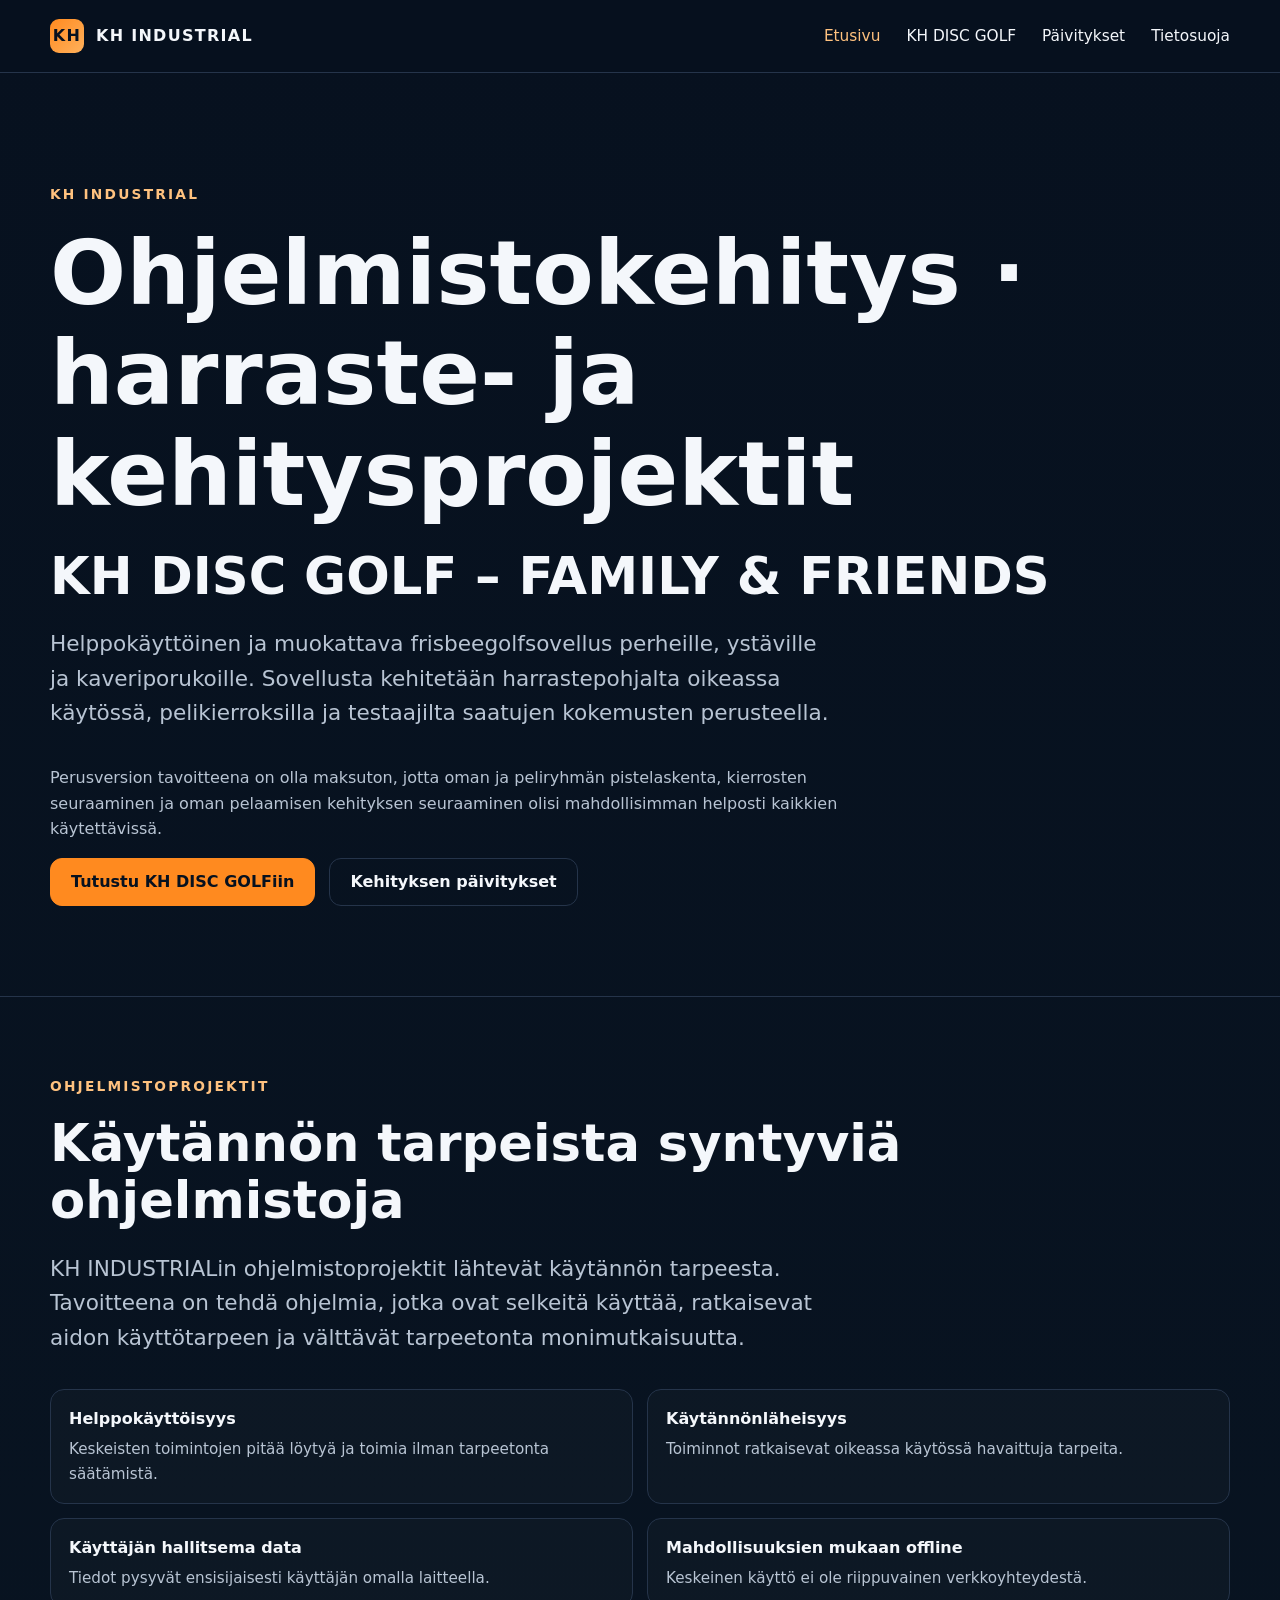
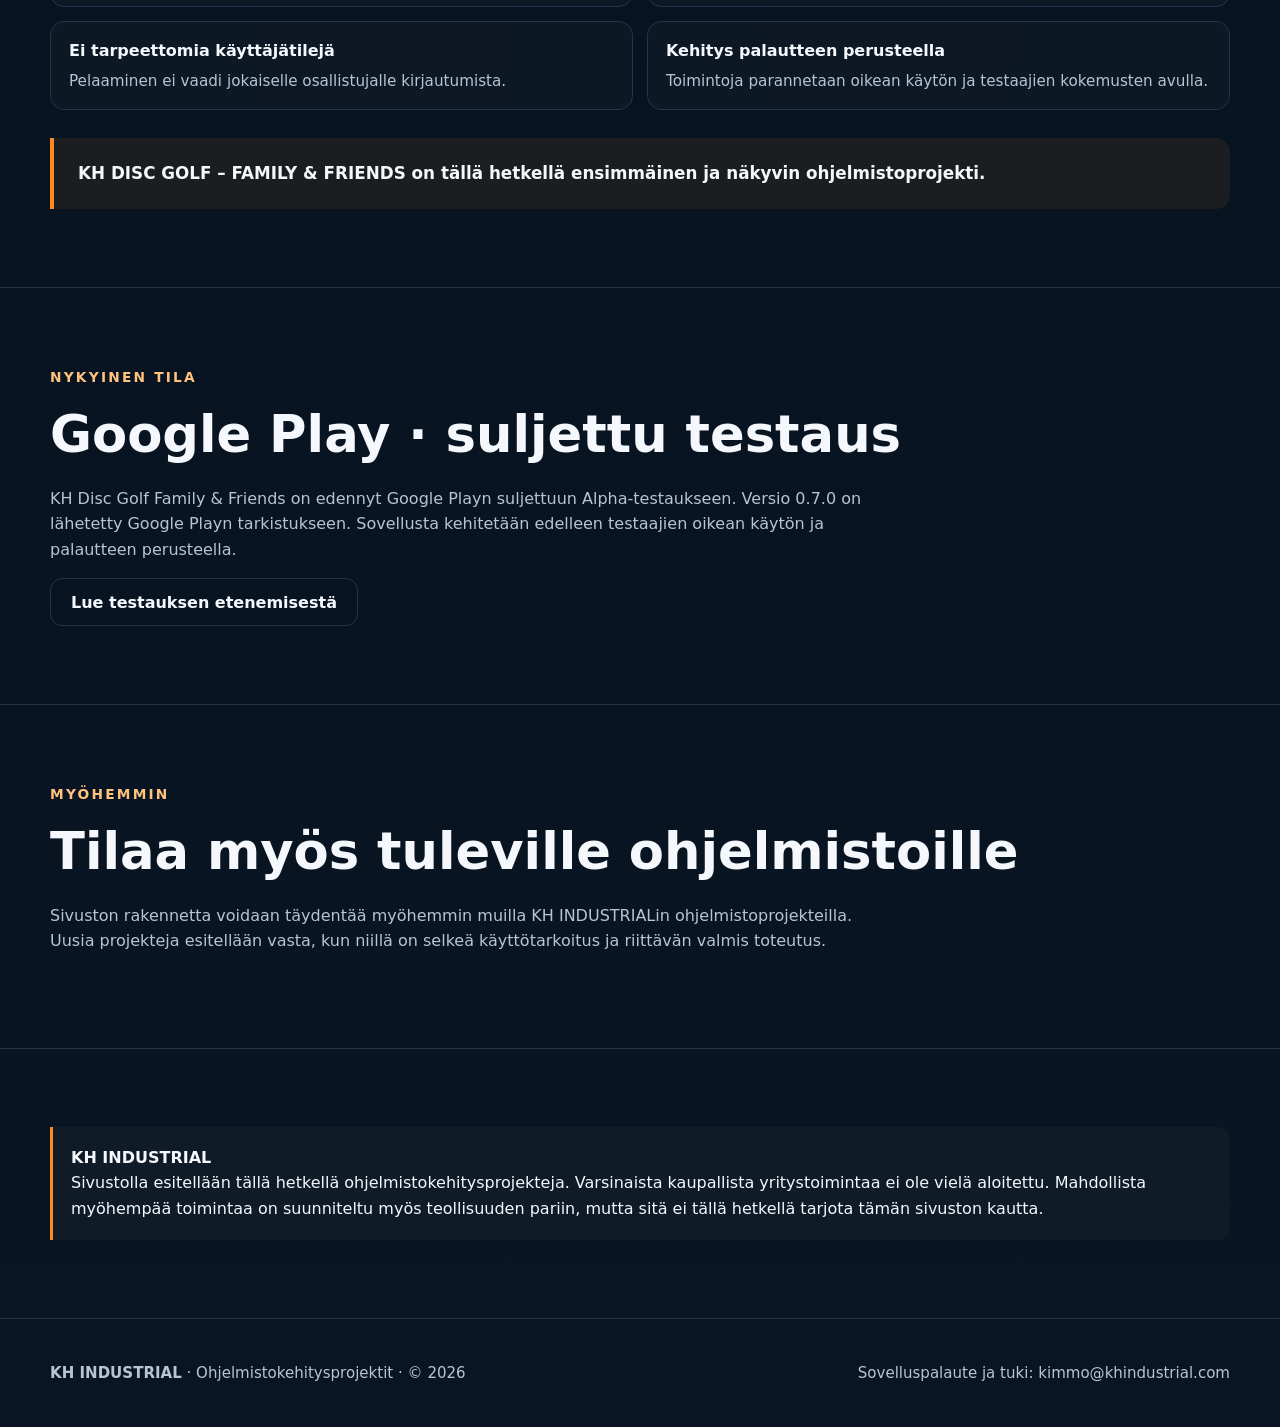
==== commit 9877b467: "docs: update KH Disc Golf site for 0.7.0" ====
--- a/index.html
+++ b/index.html
@@ -57,8 +57,8 @@
   <section class="section">
     <div class="wrap">
       <div class="eyebrow">Nykyinen tila</div>
-      <h2>Google Play · sisäinen testaus</h2>
-      <p class="section-copy">Sovelluksen asennuksia, päivityksiä ja keskeisiä toimintoja varmistetaan parhaillaan pienellä testaajajoukolla. Seuraava tavoite on suljettu testaus ja sen jälkeen eteneminen kohti julkista Google Play -versiota.</p>
+      <h2>Google Play · suljettu testaus</h2>
+      <p class="section-copy">KH Disc Golf Family &amp; Friends on edennyt Google Playn suljettuun Alpha-testaukseen. Versio 0.7.0 on lähetetty Google Playn tarkistukseen. Sovellusta kehitetään edelleen testaajien oikean käytön ja palautteen perusteella.</p>
       <a class="btn btn-secondary" href="/kh-disc-golf/#testing">Lue testauksen etenemisestä</a>
     </div>
   </section>
--- a/assets/styles.css
+++ b/assets/styles.css
@@ -122,6 +122,16 @@
 .course-guide{margin-top:34px;padding:28px;border:1px solid var(--line);border-radius:18px;background:rgba(255,255,255,.025)}
 .course-guide ol{padding-left:22px;color:var(--muted)}
 .course-guide h2,.course-guide h3{margin-top:24px}
+.upcoming-release{background:linear-gradient(180deg,rgba(255,138,31,.055),rgba(7,17,31,0))}
+.upcoming-release>.wrap>.status{margin-bottom:18px}
+.upcoming-grid{display:grid;grid-template-columns:repeat(2,minmax(0,1fr));gap:18px;margin-top:34px}
+.upcoming-card.featured:first-child{grid-column:span 2}
+.upcoming-card blockquote{margin:18px 0 0;padding:14px 16px;border-left:3px solid var(--accent);color:var(--text);background:rgba(255,138,31,.06);border-radius:0 10px 10px 0}
+.compact-feature-grid{display:grid;grid-template-columns:repeat(3,minmax(0,1fr));gap:18px;margin-top:18px}
+.tester-cta{display:grid;grid-template-columns:minmax(0,1.4fr) minmax(260px,.6fr);gap:32px;margin-top:34px;padding:32px;border:1px solid var(--accent);border-radius:20px;background:linear-gradient(135deg,rgba(255,138,31,.13),rgba(16,31,51,.88))}
+.tester-cta h2{font-size:clamp(1.9rem,4vw,2.8rem)}
+.tester-cta p{color:var(--muted)}
+.tester-timing{padding:22px;border:1px solid var(--line);border-radius:16px;background:rgba(7,17,31,.55)}
 .progress-list{display:grid;grid-template-columns:repeat(4,minmax(0,1fr));gap:12px;margin:28px 0;padding:0;list-style:none}
 .progress-list li{position:relative;padding:18px;border:1px solid var(--line);border-radius:14px;background:rgba(255,255,255,.02)}
 .progress-list li:not(:last-child)::after{content:"→";position:absolute;right:-11px;top:50%;z-index:2;color:var(--accent-soft);transform:translateY(-50%)}
@@ -135,7 +145,9 @@
     border-radius:14px
   }
   .nav-links.open{display:flex}
-  .grid,.feature-list{grid-template-columns:1fr}
+  .grid,.feature-list,.upcoming-grid,.compact-feature-grid,.tester-cta{grid-template-columns:1fr}
+  .upcoming-card.featured:first-child{grid-column:auto}
+  .tester-cta{padding:22px}
   .release-card,.course-guide{padding:20px}
   .release-columns,.progress-list{grid-template-columns:1fr}
   .progress-list li:not(:last-child)::after{content:"↓";right:auto;left:50%;top:auto;bottom:-18px;transform:translateX(-50%)}
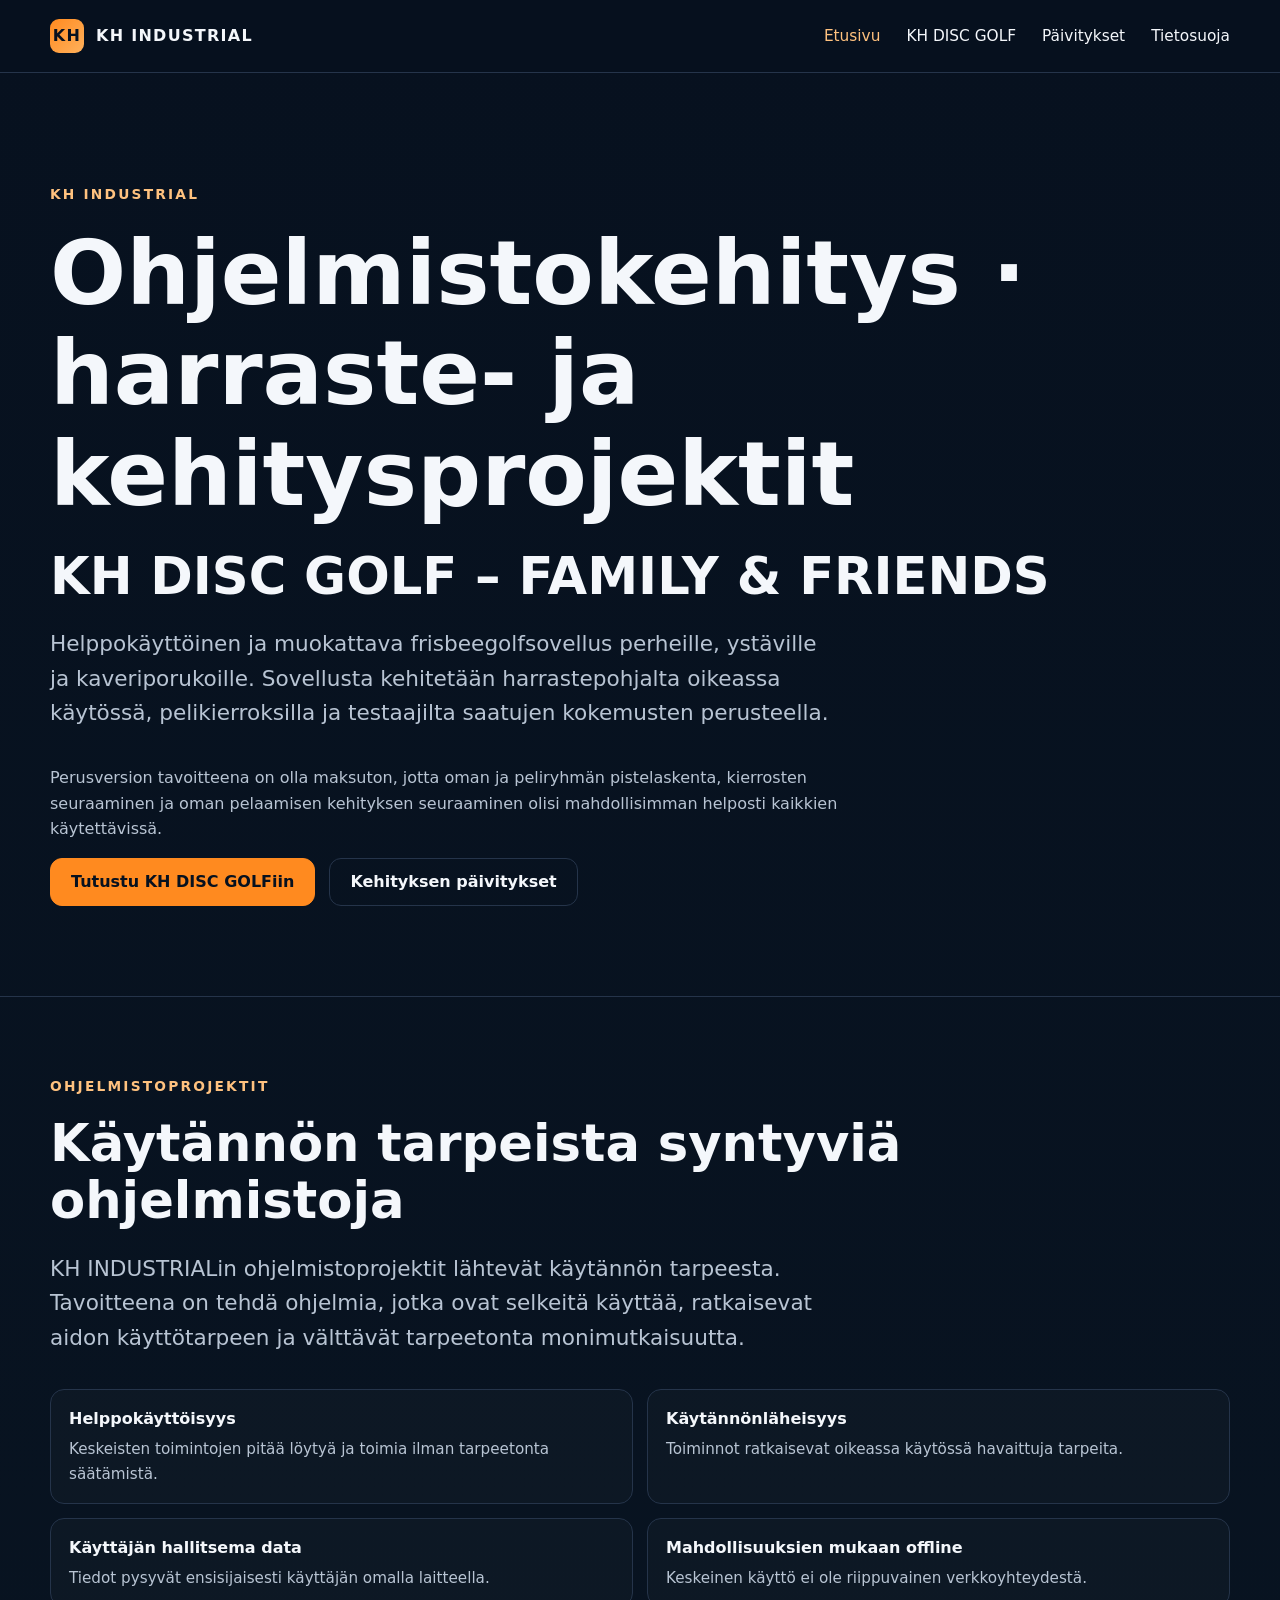
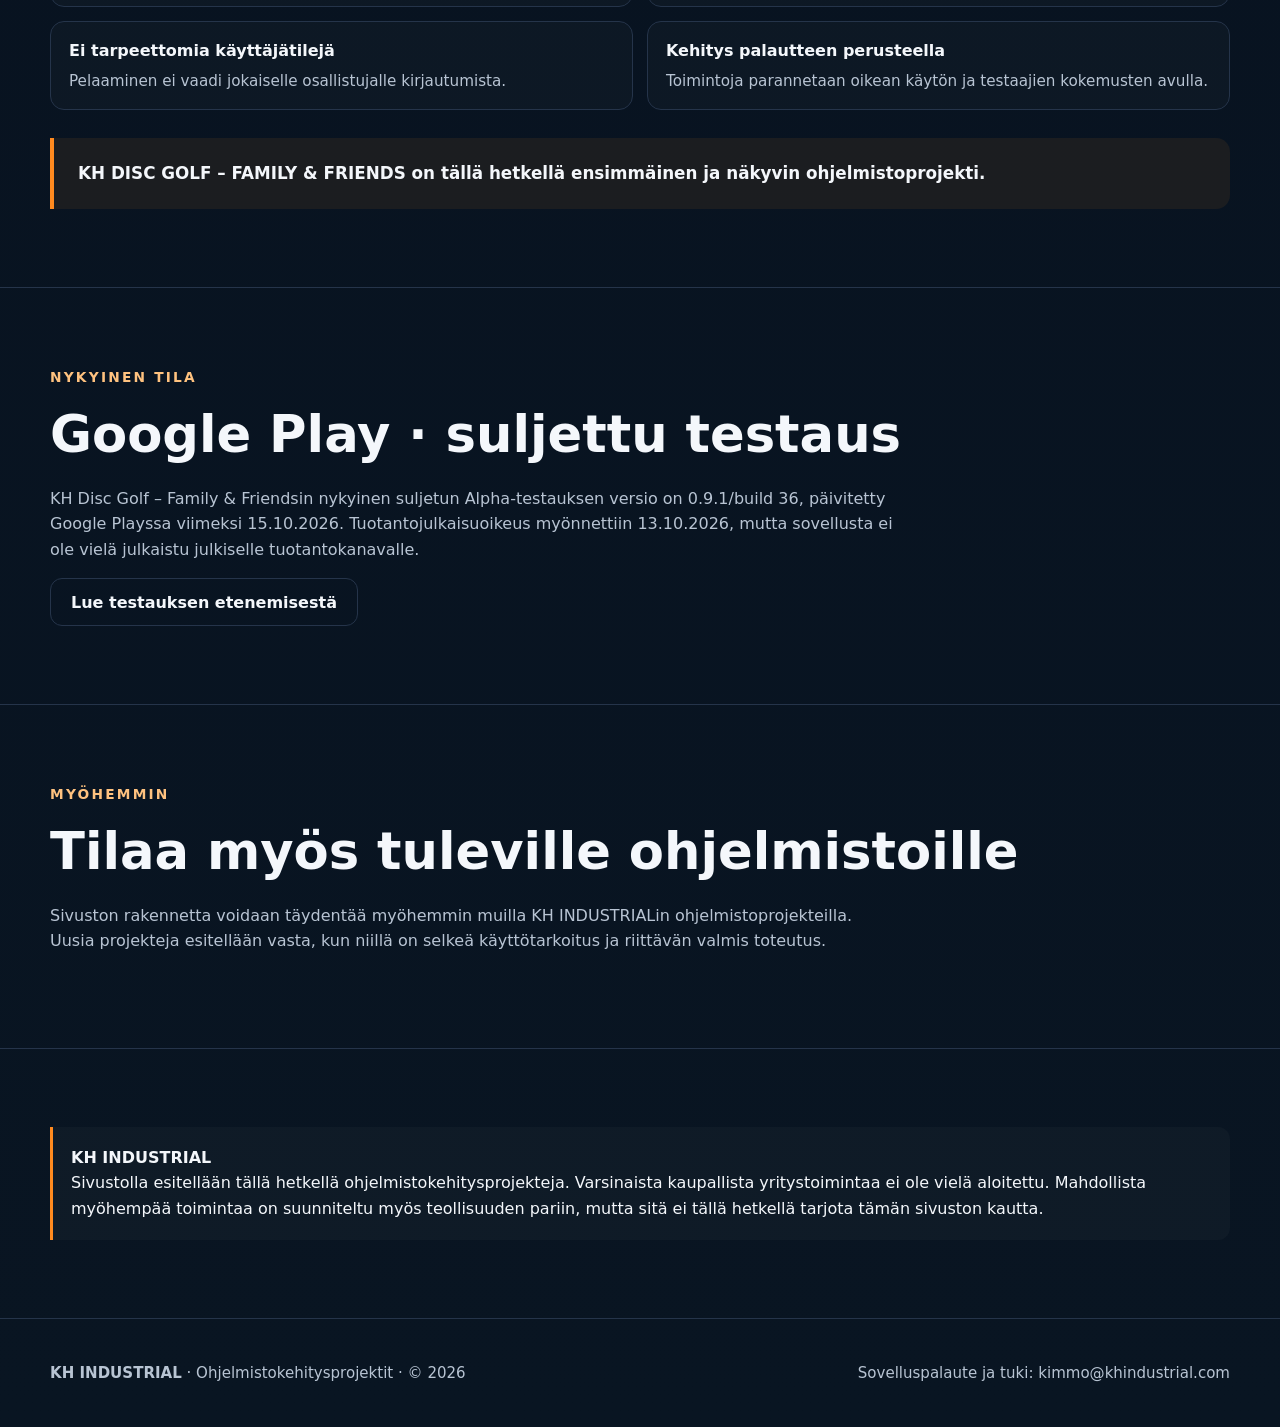
==== commit 1445d30e: "feat: expand KH Disc Golf 0.9.1 website" ====
--- a/index.html
+++ b/index.html
@@ -58,7 +58,7 @@
     <div class="wrap">
       <div class="eyebrow">Nykyinen tila</div>
       <h2>Google Play · suljettu testaus</h2>
-      <p class="section-copy">KH Disc Golf Family &amp; Friends on edennyt Google Playn suljettuun Alpha-testaukseen. Versio 0.7.0 on lähetetty Google Playn tarkistukseen. Sovellusta kehitetään edelleen testaajien oikean käytön ja palautteen perusteella.</p>
+      <p class="section-copy">KH Disc Golf – Family &amp; Friendsin nykyinen suljetun Alpha-testauksen versio on 0.9.1/build 36, päivitetty Google Playssa viimeksi 15.10.2026. Tuotantojulkaisuoikeus myönnettiin 13.10.2026, mutta sovellusta ei ole vielä julkaistu julkiselle tuotantokanavalle.</p>
       <a class="btn btn-secondary" href="/kh-disc-golf/#testing">Lue testauksen etenemisestä</a>
     </div>
   </section>
--- a/assets/styles.css
+++ b/assets/styles.css
@@ -42,6 +42,9 @@
 }
 .nav-links{display:flex;gap:26px;align-items:center;font-size:.96rem}
 .nav-links a[aria-current="page"]{color:var(--accent-soft)}
+.language-switcher{display:inline-flex;align-items:center;gap:7px;padding-left:18px;border-left:1px solid var(--line);font-weight:800;letter-spacing:.06em}
+.language-switcher a{color:var(--muted)}
+.language-switcher a[aria-current="page"]{color:var(--accent-soft)}
 .menu-button{
   display:none;background:none;border:1px solid var(--line);color:var(--text);
   border-radius:10px;padding:8px 11px;font-size:1rem
@@ -133,7 +136,7 @@
 .tester-cta p{color:var(--muted)}
 .tester-timing{padding:22px;border:1px solid var(--line);border-radius:16px;background:rgba(7,17,31,.55)}
 .progress-list{display:grid;grid-template-columns:repeat(4,minmax(0,1fr));gap:12px;margin:28px 0;padding:0;list-style:none}
-.progress-list li{position:relative;padding:18px;border:1px solid var(--line);border-radius:14px;background:rgba(255,255,255,.02)}
+.progress-list li{position:relative;min-width:0;padding:18px;border:1px solid var(--line);border-radius:14px;background:rgba(255,255,255,.02);overflow-wrap:anywhere}
 .progress-list li:not(:last-child)::after{content:"→";position:absolute;right:-11px;top:50%;z-index:2;color:var(--accent-soft);transform:translateY(-50%)}
 .progress-list strong,.progress-list span{display:block}.progress-list span{color:var(--muted);font-size:.9rem}.progress-list .active{border-color:var(--accent)}
 code{background:#101f33;padding:.15em .35em;border-radius:5px}
@@ -145,6 +148,7 @@
     border-radius:14px
   }
   .nav-links.open{display:flex}
+  .language-switcher{padding:12px 0 0;border-left:0;border-top:1px solid var(--line);width:100%}
   .grid,.feature-list,.upcoming-grid,.compact-feature-grid,.tester-cta{grid-template-columns:1fr}
   .upcoming-card.featured:first-child{grid-column:auto}
   .tester-cta{padding:22px}
